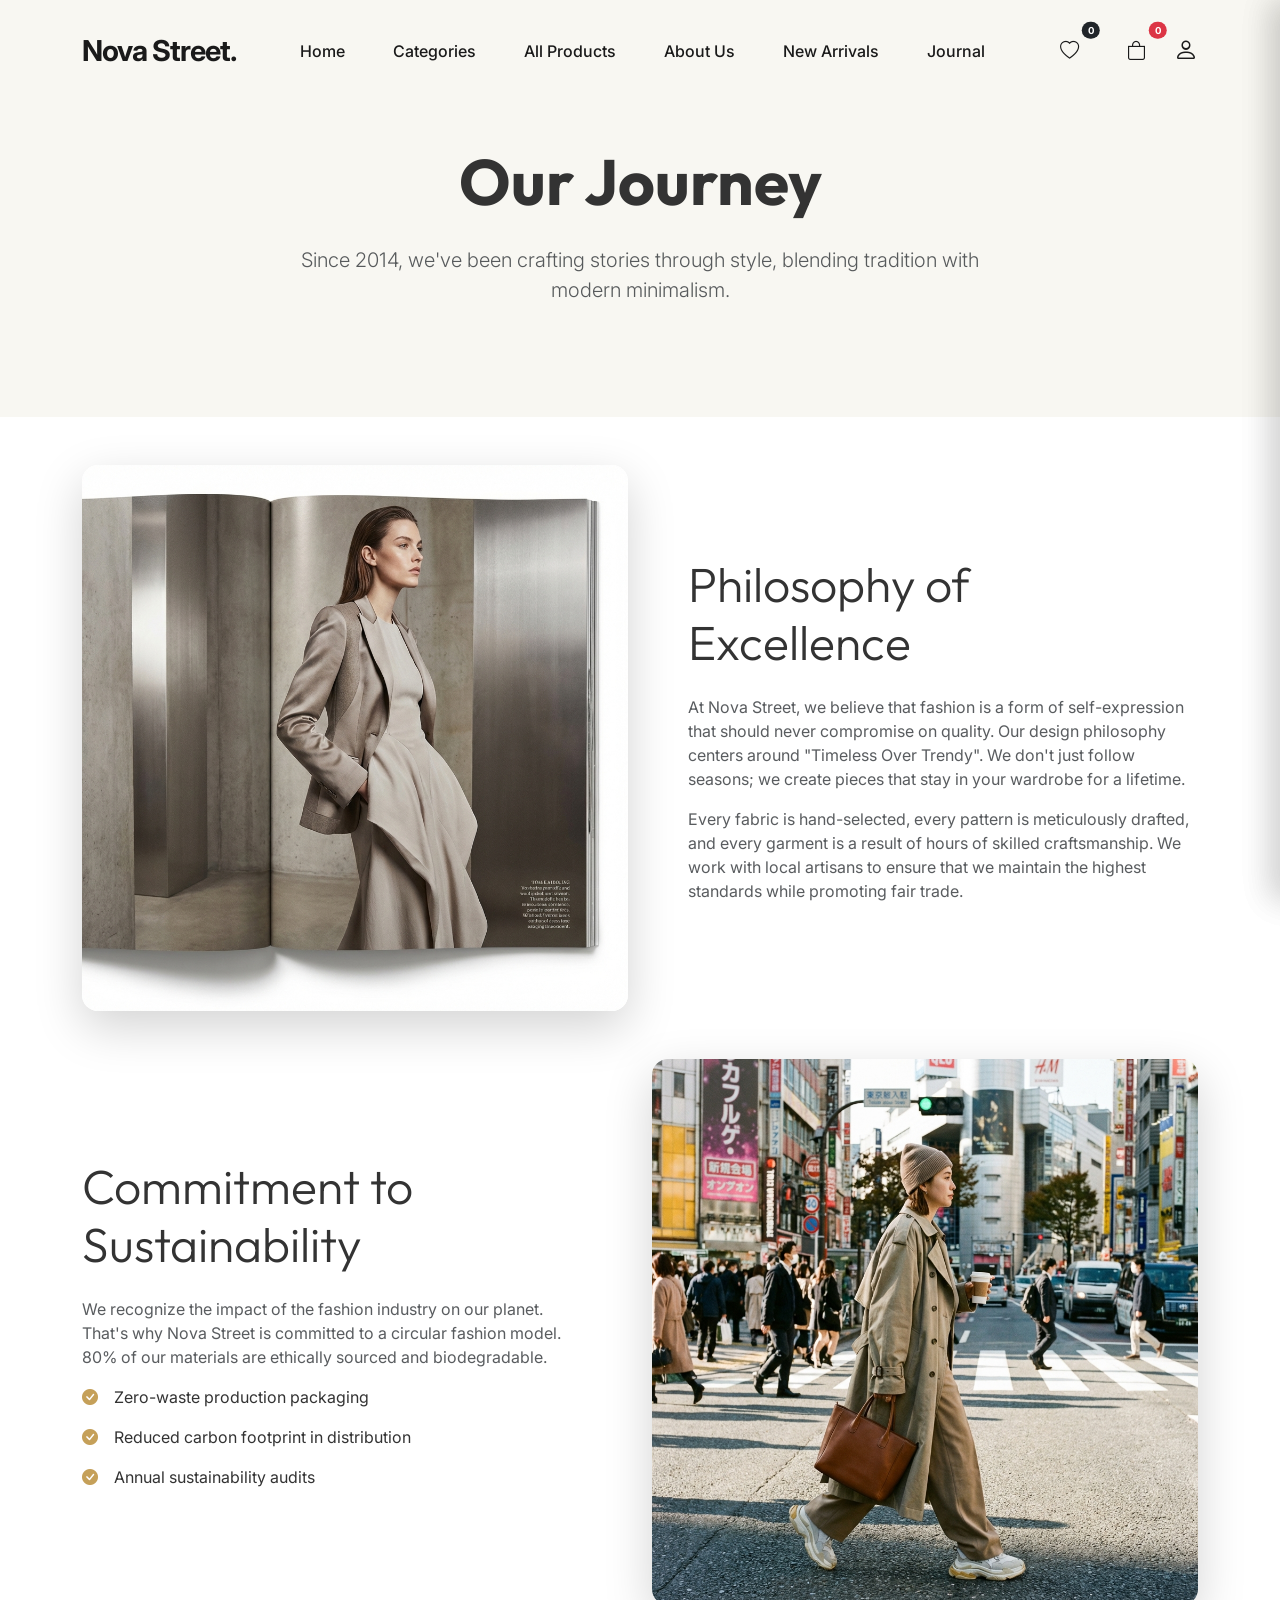
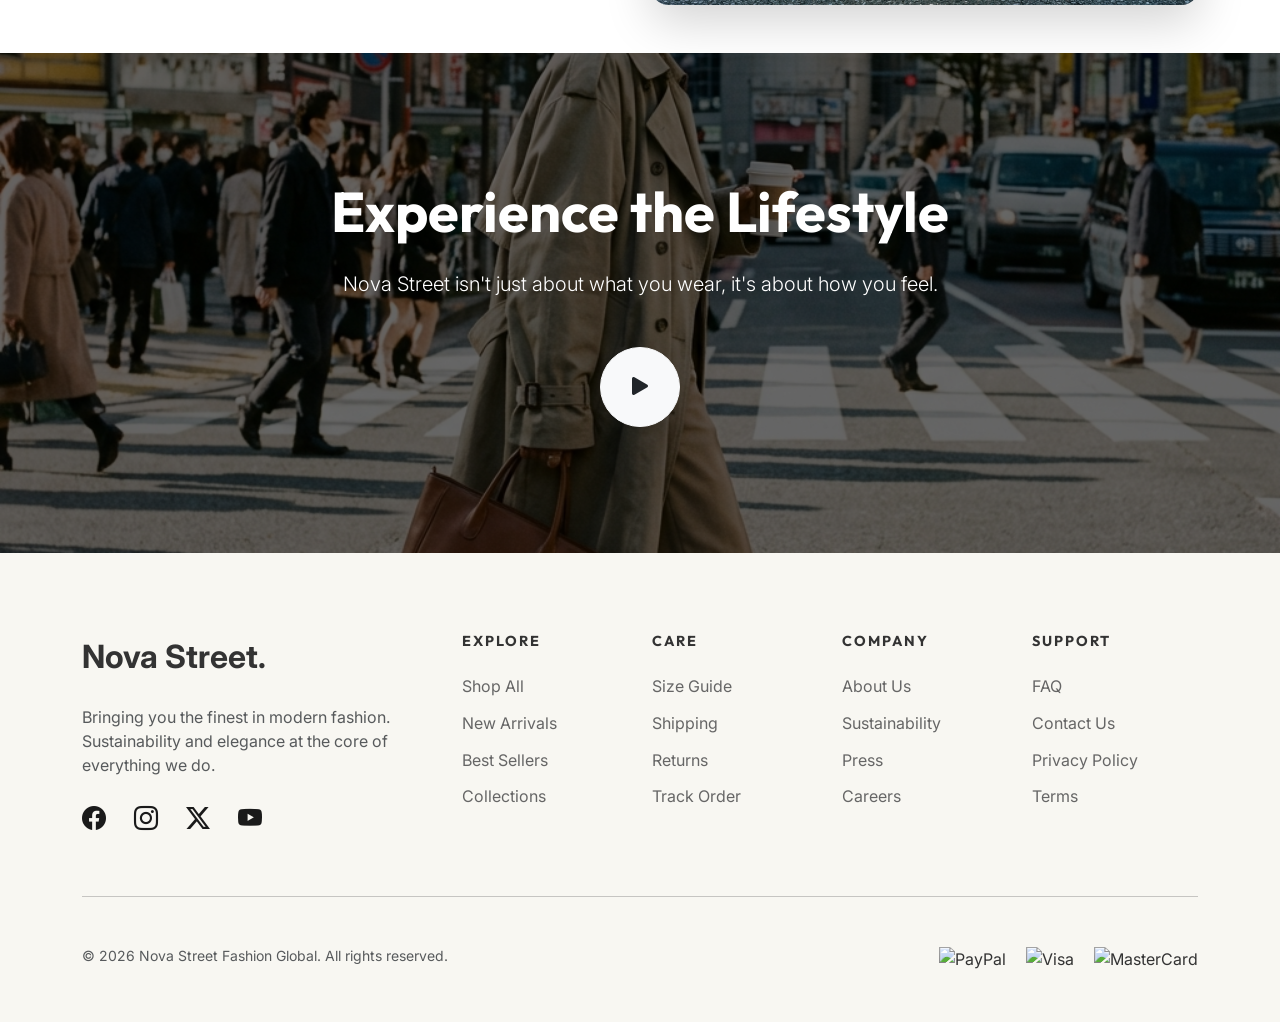
==== about.html @ b823ac26 "Add files via upload" ====
<!DOCTYPE html>
<html lang="en">

<head>
    <meta charset="UTF-8">
    <meta name="viewport" content="width=device-width, initial-scale=1.0">
    <title>About Us | Nova Street Fashion</title>
    <!-- Bootstrap 5 CSS -->
    <link href="https://cdn.jsdelivr.net/npm/bootstrap@5.3.0/dist/css/bootstrap.min.css" rel="stylesheet">
    <!-- Bootstrap Icons -->
    <link rel="stylesheet" href="https://cdn.jsdelivr.net/npm/bootstrap-icons@1.11.1/font/bootstrap-icons.css">
    <!-- Custom CSS -->
    <link rel="stylesheet" href="assets/css/style.css">
</head>

<body>

    <!-- Advanced Search Overlay -->
    <div class="search-overlay" id="searchOverlay">
        <div class="search-close" id="searchClose"><i class="bi bi-x-lg"></i></div>
        <div class="search-container">
            <div class="search-input-wrapper">
                <input type="text" placeholder="Search Nova Street Collections...">
            </div>
            <div class="search-filters">
                <div class="filter-group">
                    <label>Category</label>
                    <select>
                        <option>All Categories</option>
                        <option>Women's Collection</option>
                        <option>Men's Collection</option>
                        <option>Kids World</option>
                        <option>Accessories</option>
                    </select>
                </div>
                <div class="filter-group">
                    <label>Price Range</label>
                    <select>
                        <option>All Prices</option>
                        <option>$0 - $50</option>
                        <option>$50 - $150</option>
                        <option>$150 - $500</option>
                        <option>$500+</option>
                    </select>
                </div>
                <div class="filter-group">
                    <label>Sort By</label>
                    <select>
                        <option>Newest First</option>
                        <option>Price: Low to High</option>
                        <option>Price: High to Low</option>
                        <option>Most Popular</option>
                    </select>
                </div>
            </div>
            <div class="search-results-preview">
                <h6>Quick Suggestions</h6>
                <div class="d-flex flex-wrap gap-2">
                    <a href="#" class="btn btn-outline-light btn-sm rounded-pill px-3">Summer Dresses</a>
                    <a href="#" class="btn btn-outline-light btn-sm rounded-pill px-3">Mens Suits</a>
                    <a href="#" class="btn btn-outline-light btn-sm rounded-pill px-3">Kids Jackets</a>
                    <a href="#" class="btn btn-outline-light btn-sm rounded-pill px-3">Luxury Watches</a>
                </div>
            </div>
        </div>
    </div>

    <!-- Cart Drawer -->
    <div class="cart-drawer" id="cartDrawer">
        <div class="drawer-header">
            <h5 class="mb-0">Shopping Bag</h5>
            <button class="btn p-0" id="cartClose"><i class="bi bi-x-lg"></i></button>
        </div>
        <div class="drawer-items-container cart-items-container">
            <!-- Items injected via JS -->
        </div>
        <div class="drawer-footer">
            <div class="cart-total">
                <span>Total:</span>
                <span id="cartTotalAmount">$0.00</span>
            </div>
            <button class="btn btn-premium w-100 py-3">Checkout Now</button>
        </div>
    </div>

    <!-- Wishlist Drawer -->
    <div class="wishlist-drawer" id="wishlistDrawer">
        <div class="drawer-header">
            <h5 class="mb-0">My Wishlist</h5>
            <button class="btn p-0" id="wishlistClose"><i class="bi bi-x-lg"></i></button>
        </div>
        <div class="drawer-items-container wishlist-items-container">
            <!-- Wishlist items injected via JS -->
        </div>
        <div class="drawer-footer">
            <button class="btn btn-premium w-100 py-3">Add All to Bag</button>
        </div>
    </div>
    <div class="drawer-overlay" id="drawerOverlay"></div>

    <!-- Header / Navbar -->
    <nav class="navbar navbar-expand-lg fixed-top scrolled" id="mainNav">
        <div class="container">
            <a class="navbar-brand" href="index.html">Nova Street.</a>
            <button class="navbar-toggler" type="button" data-bs-toggle="collapse" data-bs-target="#navbarNav">
                <span class="navbar-toggler-icon"></span>
            </button>
            <div class="collapse navbar-collapse justify-content-center" id="navbarNav">
                <ul class="navbar-nav">
                    <li class="nav-item"><a class="nav-link" href="index.html">Home</a></li>
                    <li class="nav-item"><a class="nav-link" href="categories.html">Categories</a></li>
                    <li class="nav-item"><a class="nav-link" href="products.html">All Products</a></li>
                    <li class="nav-item"><a class="nav-link active" href="about.html">About Us</a></li>
                    <li class="nav-item"><a class="nav-link" href="index.html#shop">New Arrivals</a></li>
                    <li class="nav-item"><a class="nav-link" href="#">Journal</a></li>
                </ul>
            </div>
            <div class="nav-icons d-flex align-items-center">
                <button class="btn position-relative me-2">
                    <i class="bi bi-heart"></i>
                    <span class="position-absolute top-0 start-100 translate-middle badge rounded-pill bg-dark"
                        style="font-size: 0.6rem;">0</span>
                </button>
                <button class="btn position-relative me-2">
                    <i class="bi bi-bag"></i>
                    <span class="position-absolute top-0 start-100 translate-middle badge rounded-pill bg-danger"
                        style="font-size: 0.6rem;">0</span>
                </button>
                <a href="login.html" class="btn d-none d-md-inline-block p-0 ms-2"><i class="bi bi-person fs-4"></i></a>
            </div>
        </div>
    </nav>

    <!-- Page Header -->
    <section class="py-5 mt-5">
        <div class="container py-5 text-center">
            <h1 class="display-3 fw-bold mb-4" data-aos="fade-up">Our Journey</h1>
            <p class="lead text-muted mx-auto" style="max-width: 700px;" data-aos="fade-up" data-aos-delay="100">Since
                2014, we've been crafting stories through style, blending tradition with modern minimalism.</p>
        </div>
    </section>

    <!-- Detailed About Section -->
    <section class="py-5 bg-white">
        <div class="container">
            <div class="row align-items-center mb-5">
                <div class="col-lg-6 mb-4 mb-lg-0" data-aos="fade-right">
                    <img src="assets/img/hero.png" class="img-fluid rounded-4 shadow-lg" alt="Our Craft">
                </div>
                <div class="col-lg-6 ps-lg-5" data-aos="fade-left">
                    <h2 class="display-5 mb-4">Philosophy of Excellence</h2>
                    <p class="text-muted">At Nova Street, we believe that fashion is a form of self-expression that should
                        never compromise on quality. Our design philosophy centers around "Timeless Over Trendy". We
                        don't just follow seasons; we create pieces that stay in your wardrobe for a lifetime.</p>
                    <p class="text-muted">Every fabric is hand-selected, every pattern is meticulously drafted, and
                        every garment is a result of hours of skilled craftsmanship. We work with local artisans to
                        ensure that we maintain the highest standards while promoting fair trade.</p>
                </div>
            </div>

            <div class="row align-items-center flex-row-reverse">
                <div class="col-lg-6 mb-4 mb-lg-0" data-aos="fade-left">
                    <img src="assets/img/blog.png" class="img-fluid rounded-4 shadow-lg" alt="Sustainability">
                </div>
                <div class="col-lg-6 pe-lg-5" data-aos="fade-right">
                    <h2 class="display-5 mb-4">Commitment to Sustainability</h2>
                    <p class="text-muted">We recognize the impact of the fashion industry on our planet. That's why Nova Street
                        is committed to a circular fashion model. 80% of our materials are ethically sourced and
                        biodegradable.</p>
                    <ul class="list-unstyled">
                        <li class="mb-3 d-flex align-items-center">
                            <i class="bi bi-check-circle-fill text-accent-color me-3"></i>
                            <span>Zero-waste production packaging</span>
                        </li>
                        <li class="mb-3 d-flex align-items-center">
                            <i class="bi bi-check-circle-fill text-accent-color me-3"></i>
                            <span>Reduced carbon footprint in distribution</span>
                        </li>
                        <li class="mb-3 d-flex align-items-center">
                            <i class="bi bi-check-circle-fill text-accent-color me-3"></i>
                            <span>Annual sustainability audits</span>
                        </li>
                    </ul>
                </div>
            </div>
        </div>
    </section>

    <!-- Video Placeholder / Lifestyle -->
    <section class="py-5 position-relative overflow-hidden" style="height: 500px;">
        <img src="assets/img/blog.png" class="w-100 h-100 object-fit-cover position-absolute top-0 start-0 z-n1"
            style="filter: brightness(0.4);">
        <div class="container h-100 d-flex flex-column justify-content-center text-center text-white">
            <h2 class="display-4 fw-bold mb-4" data-aos="zoom-in">Experience the Lifestyle</h2>
            <p class="lead mb-5" data-aos="zoom-in" data-aos-delay="200">Nova Street isn't just about what you wear, it's about
                how you feel.</p>
            <div data-aos="zoom-in" data-aos-delay="400">
                <button class="btn btn-light rounded-circle shadow-lg" style="width: 80px; height: 80px;">
                    <i class="bi bi-play-fill h2 text-dark pt-1"></i>
                </button>
            </div>
        </div>
    </section>

    <!-- Footer -->
    <footer>
        <div class="container">
            <div class="row">
                <div class="col-lg-4 mb-5 mb-lg-0">
                    <div class="footer-logo">Nova Street.</div>
                    <p class="text-muted mb-4 pe-lg-5">Bringing you the finest in modern fashion. Sustainability and
                        elegance at the core of everything we do.</p>
                    <div class="social-links">
                        <a href="#"><i class="bi bi-facebook"></i></a>
                        <a href="#"><i class="bi bi-instagram"></i></a>
                        <a href="#"><i class="bi bi-twitter-x"></i></a>
                        <a href="#"><i class="bi bi-youtube"></i></a>
                    </div>
                </div>
                <div class="col-6 col-lg-2 mb-4 footer-links">
                    <h6>Explore</h6>
                    <ul>
                        <li><a href="categories.html">Shop All</a></li>
                        <li><a href="index.html#shop">New Arrivals</a></li>
                        <li><a href="#">Best Sellers</a></li>
                        <li><a href="categories.html">Collections</a></li>
                    </ul>
                </div>
                <div class="col-6 col-lg-2 mb-4 footer-links">
                    <h6>Care</h6>
                    <ul>
                        <li><a href="#">Size Guide</a></li>
                        <li><a href="#">Shipping</a></li>
                        <li><a href="#">Returns</a></li>
                        <li><a href="#">Track Order</a></li>
                    </ul>
                </div>
                <div class="col-6 col-lg-2 mb-4 footer-links">
                    <h6>Company</h6>
                    <ul>
                        <li><a href="about.html">About Us</a></li>
                        <li><a href="#">Sustainability</a></li>
                        <li><a href="#">Press</a></li>
                        <li><a href="#">Careers</a></li>
                    </ul>
                </div>
                <div class="col-6 col-lg-2 mb-4 footer-links">
                    <h6>Support</h6>
                    <ul>
                        <li><a href="#">FAQ</a></li>
                        <li><a href="index.html#contact">Contact Us</a></li>
                        <li><a href="#">Privacy Policy</a></li>
                        <li><a href="#">Terms</a></li>
                    </ul>
                </div>
            </div>
            <hr class="my-5 opacity-10">
            <div class="row">
                <div class="col-md-6 text-center text-md-start">
                    <p class="small text-muted">&copy; 2026 Nova Street Fashion Global. All rights reserved.</p>
                </div>
                <div class="col-md-6 text-center text-md-end">
                    <img src="https://upload.wikimedia.org/wikipedia/commons/b/b5/PayPal.svg" height="20" class="me-3"
                        alt="PayPal">
                    <img src="https://upload.wikimedia.org/wikipedia/commons/5/5e/Visa_Inc._logo.svg" height="15"
                        class="me-3" alt="Visa">
                    <img src="https://upload.wikimedia.org/wikipedia/commons/2/2a/Mastercard-logo.svg" height="20"
                        alt="MasterCard">
                </div>
            </div>
        </div>
    </footer>

    <!-- Bootstrap 5 JS -->
    <script src="https://cdn.jsdelivr.net/npm/bootstrap@5.3.0/dist/js/bootstrap.bundle.min.js"></script>
    <!-- AOS Animation Library -->
    <script src="https://unpkg.com/aos@2.3.1/dist/aos.js"></script>
    <link href="https://unpkg.com/aos@2.3.1/dist/aos.css" rel="stylesheet">
    <!-- Custom JS -->
    <script src="assets/js/script.js"></script>
</body>

</html>
---- assets/css/style.css ----
@import url("https://fonts.googleapis.com/css2?family=Inter:wght@300;400;500;600&family=Outfit:wght@300;400;500;600;700&display=swap");

:root {
  --primary-color: #1a1a1a;
  --accent-color: #c5a059;
  --bg-color: #f8f7f2;
  --text-color: #333333;
  --white: #ffffff;
  --transition: all 0.3s cubic-bezier(0.4, 0, 0.2, 1);
}

body {
  font-family: "Inter", sans-serif;
  background-color: var(--bg-color);
  color: var(--text-color);
  overflow-x: hidden;
}

h1,
h2,
h3,
h4,
h5,
h6 {
  font-family: "Outfit", sans-serif;
  font-weight: 700;
}

/* Navbar */
.navbar {
  padding: 1.5rem 0;
  transition: var(--transition);
  background: transparent;
}

.navbar.scrolled {
  background: rgba(255, 255, 255, 0.95);
  backdrop-filter: blur(10px);
  padding: 1rem 0;
  box-shadow: 0 4px 30px rgba(0, 0, 0, 0.05);
}

.navbar-brand {
  font-size: 1.8rem;
  font-weight: 700;
  letter-spacing: -1px;
  color: var(--primary-color) !important;
}

.nav-link {
  color: var(--primary-color) !important;
  font-weight: 500;
  margin: 0 1rem;
  position: relative;
}

.nav-link::after {
  content: "";
  position: absolute;
  bottom: -5px;
  left: 0;
  width: 0;
  height: 2px;
  background: var(--accent-color);
  transition: var(--transition);
}

.nav-link:hover::after {
  width: 100%;
}

.nav-icons .btn {
  border: none;
  background: none;
  font-size: 1.2rem;
  color: var(--primary-color);
  margin-left: 1rem;
  transition: var(--transition);
}

.nav-icons .btn:hover {
  color: var(--accent-color);
  transform: translateY(-2px);
}

/* Hero Section */
.hero-section {
  padding: 120px 0 80px;
  min-height: 80vh;
  display: flex;
  align-items: center;
}

.hero-content h1 {
  font-size: 4.5rem;
  line-height: 1.1;
  margin-bottom: 2rem;
}

.hero-content h1 span {
  color: var(--accent-color);
}

.hero-content p {
  font-size: 1.1rem;
  color: #666;
  max-width: 500px;
  margin-bottom: 2.5rem;
}

.btn-premium {
  background: var(--primary-color);
  color: var(--white);
  padding: 1rem 2.5rem;
  border-radius: 50px;
  font-weight: 600;
  text-transform: uppercase;
  letter-spacing: 1px;
  transition: var(--transition);
  border: 2px solid var(--primary-color);
}

.btn-premium:hover {
  background: transparent;
  color: var(--primary-color);
  transform: translateY(-5px);
}

.hero-images-grid {
  display: grid;
  grid-template-columns: repeat(2, 1fr);
  gap: 20px;
  position: relative;
}

.hero-img-item {
  border-radius: 20px;
  overflow: hidden;
  box-shadow: 0 20px 40px rgba(0, 0, 0, 0.1);
}

.hero-img-item img {
  width: 100%;
  height: 100%;
  object-fit: cover;
}

.item-large {
  grid-row: span 2;
  height: 500px;
}

.item-small {
  height: 240px;
}

/* Tabs & Categories */
.section-title {
  margin-bottom: 3rem;
}

.category-tabs .nav-link {
  border: none !important;
  background: transparent !important;
  color: #999 !important;
  font-size: 1.1rem;
  padding: 0.5rem 1.5rem;
  margin: 0;
}

.category-tabs .nav-link.active {
  color: var(--primary-color) !important;
  font-weight: 700;
}

.product-card {
  border: none;
  background: transparent;
  margin-bottom: 30px;
  transition: var(--transition);
}

.product-img-wrapper {
  position: relative;
  border-radius: 20px;
  overflow: hidden;
  height: 400px;
  margin-bottom: 1.5rem;
}

.product-img-wrapper img {
  width: 100%;
  height: 100%;
  object-fit: cover;
  transition: var(--transition);
}

.product-card:hover .product-img-wrapper img {
  transform: scale(1.1);
}

.product-info h5 {
  font-size: 1.2rem;
  margin-bottom: 0.5rem;
}

.product-info p {
  color: #888;
  font-size: 0.9rem;
}

/* Featured Story */
.featured-story {
  background: #fff;
  border-radius: 30px;
  padding: 40px;
  margin-top: 100px;
}

.story-img {
  border-radius: 20px;
  height: 500px;
  object-fit: cover;
}

/* Newsletter */
.newsletter-section {
  background: var(--primary-color);
  color: var(--white);
  padding: 100px 0;
  border-radius: 50px;
  margin: 100px 20px;
  text-align: center;
}

.newsletter-form {
  max-width: 600px;
  margin: 0 auto;
  position: relative;
}

.newsletter-form input {
  width: 100%;
  padding: 1.2rem 2rem;
  border-radius: 50px;
  border: none;
  background: rgba(255, 255, 255, 0.1);
  color: #fff;
  backdrop-filter: blur(10px);
}

.newsletter-form .btn {
  position: absolute;
  right: 5px;
  top: 5px;
  bottom: 5px;
  border-radius: 50px;
  padding: 0 2rem;
}

/* Footer */
footer {
  padding: 80px 0 40px;
  background: var(--bg-color);
}

.footer-logo {
  font-size: 2rem;
  font-weight: 700;
  margin-bottom: 1.5rem;
}

.social-links a {
  font-size: 1.5rem;
  color: var(--primary-color);
  margin-right: 1.5rem;
  transition: var(--transition);
}

.social-links a:hover {
  color: var(--accent-color);
  transform: translateY(-3px);
}

.footer-links h6 {
  text-transform: uppercase;
  letter-spacing: 2px;
  font-size: 0.9rem;
  margin-bottom: 1.5rem;
}

.footer-links ul {
  list-style: none;
  padding: 0;
}

.footer-links ul li {
  margin-bottom: 0.8rem;
}

.footer-links ul li a {
  color: #666;
  text-decoration: none;
  transition: var(--transition);
}

.footer-links ul li a:hover {
  color: var(--accent-color);
  padding-left: 5px;
}

.bg-accent-light {
    background-color: rgba(197, 160, 89, 0.1);
}

.text-accent-color {
    color: var(--accent-color);
}

.about-img-container img {
    height: 600px;
    object-fit: cover;
}

.bg-gradient-dark {
    background: linear-gradient(to top, rgba(0,0,0,0.8), transparent);
}

.category-card img {
    transition: transform 0.8s ease;
}

.category-card:hover img {
    transform: scale(1.1);
}

.contact-info-card {
    transition: var(--transition);
}

.contact-info-card:hover {
    transform: translateX(10px);
}

.form-floating > .form-control:focus {
    box-shadow: none;
    border: 1px solid var(--accent-color) !important;
}

/* Auth Pages (Login/Signup) */
.auth-wrapper {
    min-height: 100vh;
    display: flex;
}

.auth-image-side {
    flex: 1;
    position: relative;
    background-size: cover;
    background-position: center;
    display: none;
}

@media (min-width: 992px) {
    .auth-image-side {
        display: block;
    }
}

.auth-image-overlay {
    position: absolute;
    top: 0;
    left: 0;
    width: 100%;
    height: 100%;
    background: linear-gradient(rgba(0,0,0,0.2), rgba(0,0,0,0.6));
    padding: 4rem;
    display: flex;
    flex-direction: column;
    justify-content: flex-start;
    color: #fff;
}

.auth-form-side {
    flex: 1;
    background: #1a1a1a;
    color: #fff;
    padding: 4rem;
    display: flex;
    flex-direction: column;
    justify-content: center;
    position: relative;
}

.auth-close-btn {
    position: absolute;
    top: 2rem;
    right: 2rem;
    color: #fff;
    font-size: 1.5rem;
    text-decoration: none;
    transition: var(--transition);
}

.auth-close-btn:hover {
    transform: rotate(90deg);
}

.auth-title {
    font-size: 2.5rem;
    margin-bottom: 0.5rem;
    font-weight: 800;
    color: #fff;
}

.auth-subtitle {
    color: rgba(255,255,255,0.9);
    margin-bottom: 2.5rem;
    font-weight: 500;
}

.forgot-password {
    display: block;
    text-align: right;
    margin-top: -1.5rem;
    margin-bottom: 2rem;
    font-size: 0.85rem;
    color: rgba(255,255,255,0.8);
    text-decoration: none;
    font-weight: 600;
}

.auth-form .form-label {
    color: #fff;
    font-size: 0.85rem;
    text-transform: uppercase;
    letter-spacing: 1.5px;
    font-weight: 700;
}

.auth-form .form-control, .auth-form .form-select {
    background: transparent;
    border: none;
    border-bottom: 1px dashed rgba(255,255,255,0.4);
    border-radius: 0;
    color: #fff;
    padding-left: 0;
    margin-bottom: 2rem;
    font-weight: 600;
}

.auth-form .form-control:focus, .auth-form .form-select:focus {
    background: transparent;
    border-color: var(--accent-color);
    box-shadow: none;
    color: #fff;
}

.auth-form .form-control::placeholder {
    color: rgba(255,255,255,0.6);
    font-weight: 400;
}

.social-auth {
    display: flex;
    gap: 1rem;
    justify-content: center;
    margin-top: 2rem;
}

.social-btn {
    width: 45px;
    height: 45px;
    border: 1px solid rgba(255,255,255,0.2);
    border-radius: 50%;
    display: flex;
    align-items: center;
    justify-content: center;
    color: #fff;
    text-decoration: none;
    transition: var(--transition);
}

.social-btn:hover {
    background: var(--accent-color);
    border-color: var(--accent-color);
}

/* Refined Auth Styles */
.shop-title {
    font-size: 4rem;
    font-weight: 900;
    text-transform: uppercase;
    letter-spacing: -2px;
    margin-bottom: 2rem;
}

.auth-nav {
    list-style: none;
    padding: 0;
}

.auth-nav li {
    margin-bottom: 1.5rem;
    position: relative;
    padding-left: 0;
    transition: var(--transition);
}

.auth-nav li a {
    color: rgba(255,255,255,0.7);
    text-decoration: none;
    font-size: 1.1rem;
    transition: var(--transition);
}

.auth-nav li.active a, .auth-nav li:hover a {
    color: #fff;
}

.auth-nav li.active::before {
    content: '';
    position: absolute;
    left: -30px;
    top: 50%;
    width: 20px;
    height: 2px;
    background: #fff;
    transform: translateY(-50%);
}

.password-toggle {
    cursor: pointer;
    position: absolute;
    right: 0;
    top: 0;
    color: rgba(255,255,255,0.5);
    transition: var(--transition);
}

.password-toggle:hover {
    color: #fff;
}

.auth-form .input-group-text {
    background: transparent;
    border: none;
    border-bottom: 1px dashed rgba(255,255,255,0.3);
    border-radius: 0;
    color: rgba(255,255,255,0.5);
    padding-left: 0;
}

.forgot-password {
    display: block;
    text-align: right;
    margin-top: -1.5rem;
    margin-bottom: 2rem;
    font-size: 0.85rem;
    color: rgba(255,255,255,0.5);
    text-decoration: none;
}

.forgot-password:hover {
    color: #fff;
}

.btn-auth {
    background: #fff;
    color: #1a1a1a;
    border: none;
    padding: 1rem 2.5rem;
    border-radius: 50px;
    font-weight: 700;
    display: flex;
    justify-content: space-between;
    align-items: center;
    min-width: 280px;
    margin: 2rem auto;
    transition: var(--transition);
}

.btn-auth:hover {
    background: var(--accent-color);
    color: #fff;
    transform: translateY(-3px);
}

/* Advanced Search Overlay */
.search-overlay {
    position: fixed;
    top: 0;
    left: 0;
    width: 100%;
    height: 100%;
    background: rgba(26, 26, 26, 0.98);
    backdrop-filter: blur(15px);
    z-index: 9999;
    display: none;
    opacity: 0;
    transition: var(--transition);
    padding: 2rem;
}

.search-overlay.active {
    display: block;
    opacity: 1;
}

.search-container {
    max-width: 800px;
    margin: 5rem auto;
}

.search-input-wrapper {
    position: relative;
    margin-bottom: 3rem;
}

.search-input-wrapper input {
    width: 100%;
    background: transparent;
    border: none;
    border-bottom: 2px solid rgba(255,255,255,0.2);
    color: #fff;
    font-size: 2.5rem;
    padding: 1rem 0;
    font-family: 'Outfit', sans-serif;
    font-weight: 600;
}

.search-input-wrapper input:focus {
    outline: none;
    border-color: var(--accent-color);
}

.search-filters {
    display: grid;
    grid-template-columns: repeat(auto-fit, minmax(150px, 1fr));
    gap: 2rem;
    color: #fff;
}

.filter-group label {
    display: block;
    font-size: 0.8rem;
    text-transform: uppercase;
    letter-spacing: 2px;
    color: var(--accent-color);
    margin-bottom: 1rem;
    font-weight: 700;
}

.filter-group select, .filter-group input {
    width: 100%;
    background: rgba(255,255,255,0.05);
    border: 1px solid rgba(255,255,255,0.1);
    color: #fff;
    padding: 0.8rem 1rem;
    border-radius: 10px;
    transition: var(--transition);
}

.filter-group select:focus {
    background: rgba(255,255,255,0.1);
    outline: none;
    border-color: var(--accent-color);
}

.search-close {
    position: absolute;
    top: 3rem;
    right: 3rem;
    color: #fff;
    font-size: 2rem;
    cursor: pointer;
    transition: var(--transition);
}

.search-close:hover {
    transform: rotate(90deg);
    color: var(--accent-color);
}

.search-results-preview {
    margin-top: 4rem;
    color: #fff;
}

/* Product Actions */
.product-actions {
    position: absolute;
    bottom: 20px;
    left: 50%;
    transform: translate(-50%, 20px);
    display: flex;
    gap: 10px;
    opacity: 0;
    transition: var(--transition);
}

.product-card:hover .product-actions {
    opacity: 1;
    transform: translate(-50%, 0);
}

.category-card {
    height: 350px;
    border-radius: 20px;
    overflow: hidden;
    position: relative;
    cursor: pointer;
}

.action-btn {
    width: 45px;
    height: 45px;
    border-radius: 50%;
    background: #fff;
    color: #1a1a1a;
    display: flex;
    align-items: center;
    justify-content: center;
    text-decoration: none;
    box-shadow: 0 5px 15px rgba(0,0,0,0.1);
    transition: var(--transition);
    border: none;
}

.action-btn:hover {
    background: var(--accent-color);
    color: #fff;
    transform: translateY(-3px);
}

.action-btn.fav-btn.active {
    color: #ff4757;
}

.wishlist-count {
    margin-left: 1rem;
}

@media (max-width: 991px) {
    .product-actions {
        opacity: 1;
        transform: translate(-50%, 0);
        bottom: 10px;
    }
    .action-btn {
        width: 35px;
        height: 35px;
        font-size: 0.9rem;
    }
}

/* Drawers (Cart & Wishlist) */
.cart-drawer, .wishlist-drawer {
    position: fixed;
    top: 0;
    right: -400px;
    width: 400px;
    height: 100%;
    background: #fff;
    z-index: 10000;
    box-shadow: -10px 0 30px rgba(0,0,0,0.1);
    transition: var(--transition);
    display: flex;
    flex-direction: column;
}

.cart-drawer.active, .wishlist-drawer.active {
    right: 0;
}

.drawer-header {
    padding: 2rem;
    border-bottom: 1px solid #eee;
    display: flex;
    justify-content: space-between;
    align-items: center;
}

.drawer-items-container {
    flex: 1;
    overflow-y: auto;
    padding: 2rem;
}

.drawer-item {
    display: flex;
    gap: 1rem;
    margin-bottom: 1.5rem;
    padding-bottom: 1.5rem;
    border-bottom: 1px solid #f9f9f9;
}

.drawer-item-img {
    width: 80px;
    height: 100px;
    object-fit: cover;
    border-radius: 10px;
}

.drawer-footer {
    padding: 2rem;
    background: #f9f9f9;
}

.cart-total {
    display: flex;
    justify-content: space-between;
    font-weight: 700;
    font-size: 1.2rem;
    margin-bottom: 1rem;
}

.drawer-overlay {
    position: fixed;
    top: 0;
    left: 0;
    width: 100%;
    height: 100%;
    background: rgba(0,0,0,0.6);
    backdrop-filter: blur(5px);
    z-index: 9990;
    display: none;
    opacity: 0;
    transition: var (--transition);
}

.drawer-overlay.active {
    display: block;
    opacity: 1;
}

/* Mobile Responsiveness Improvements */
@media (max-width: 991px) {
    .hero-content h1 {
        font-size: 3rem;
    }
    
    .navbar-collapse {
        background: #fff;
        padding: 1.5rem;
        border-radius: 20px;
        box-shadow: 0 10px 30px rgba(0,0,0,0.1);
        margin-top: 1.5rem;
    }

    .nav-link {
        margin: 0.5rem 0;
    }

    .hero-images-grid {
        grid-template-columns: 1fr;
        gap: 15px;
    }

    .about-img-container img {
        height: 400px;
    }
    
    .cart-drawer, .wishlist-drawer {
        width: 100%;
        right: -100%;
    }
}

@media (max-width: 576px) {
    .hero-content h1 {
        font-size: 2.5rem;
    }
    
    .btn-premium {
        width: 100%;
        margin-bottom: 1rem;
    }

    .newsletter-section {
        padding: 60px 20px;
        margin: 60px 10px;
        border-radius: 30px;
    }

    .newsletter-form .btn {
        position: static;
        width: 100%;
        margin-top: 1rem;
    }

    .newsletter-form input {
        padding: 1rem;
        background: rgba(255,255,255,0.2);
    }
    
    .product-img-wrapper {
        height: 320px;
    }
}
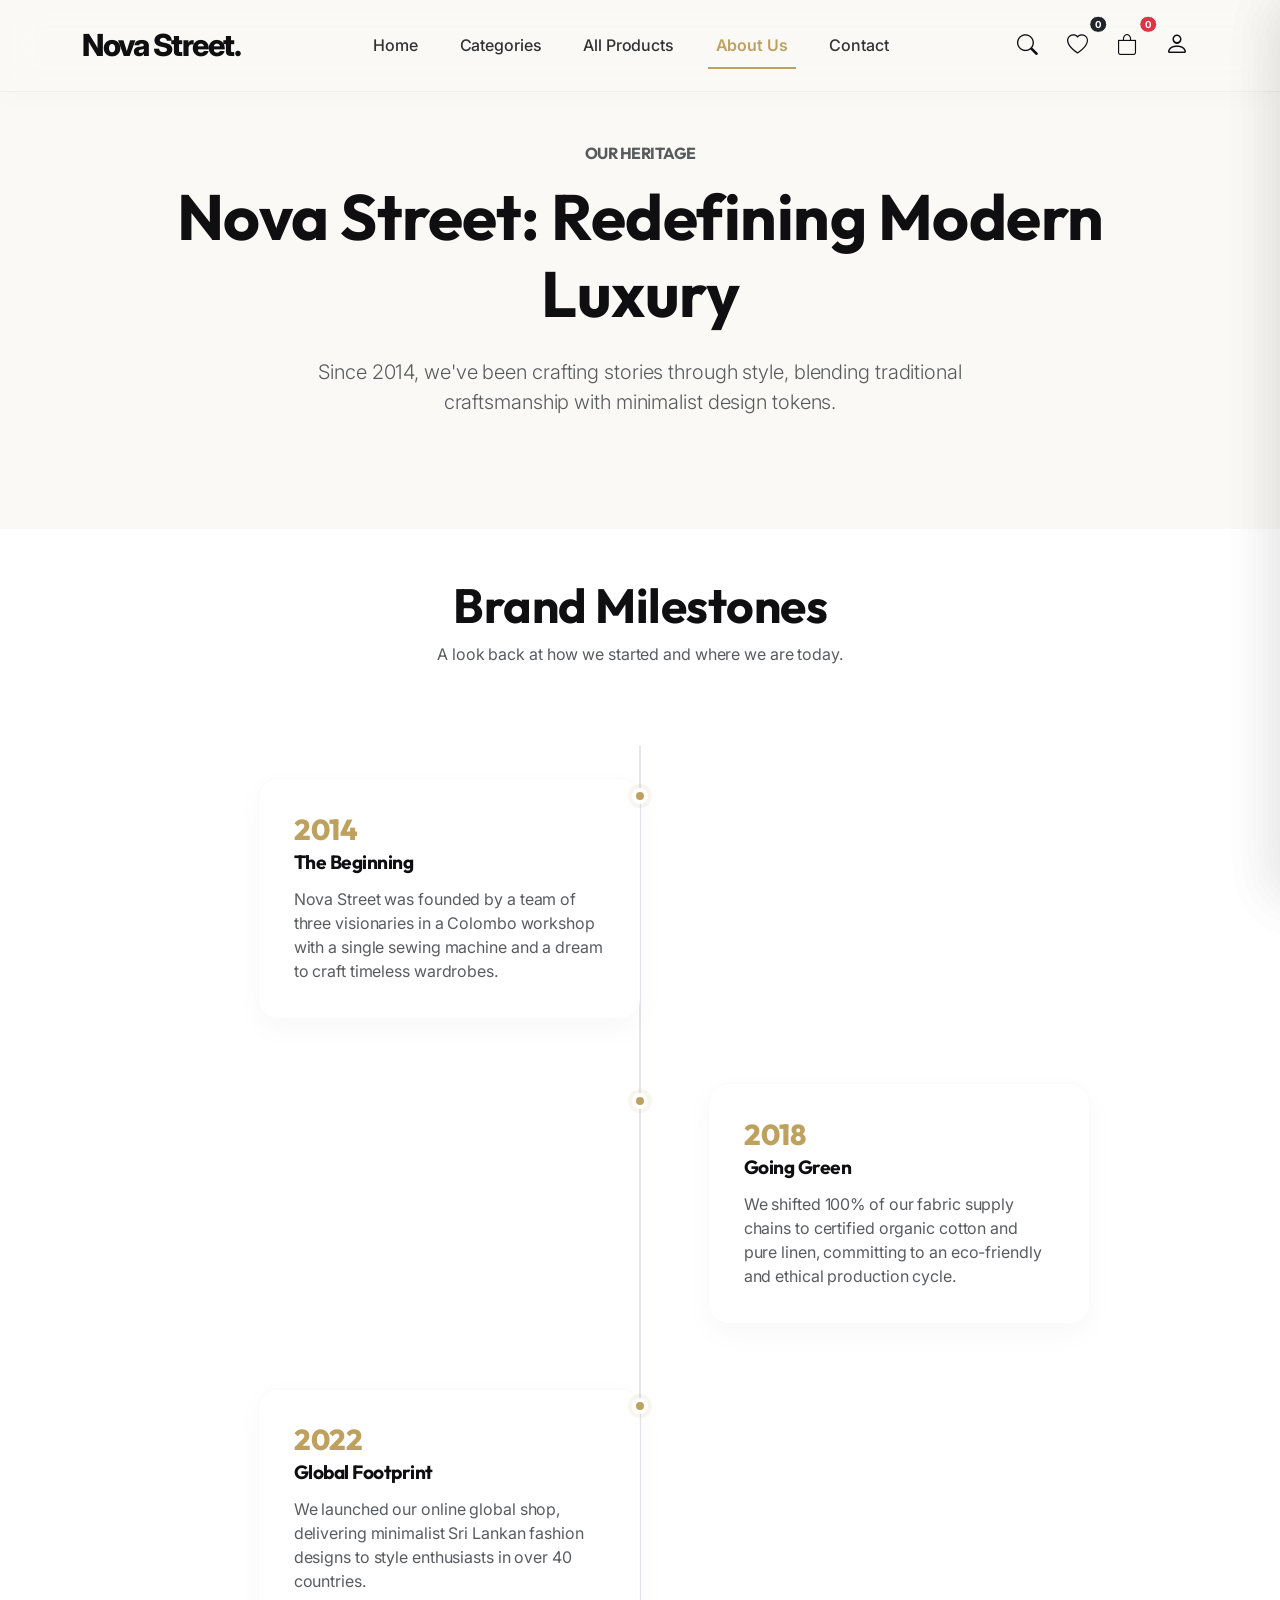
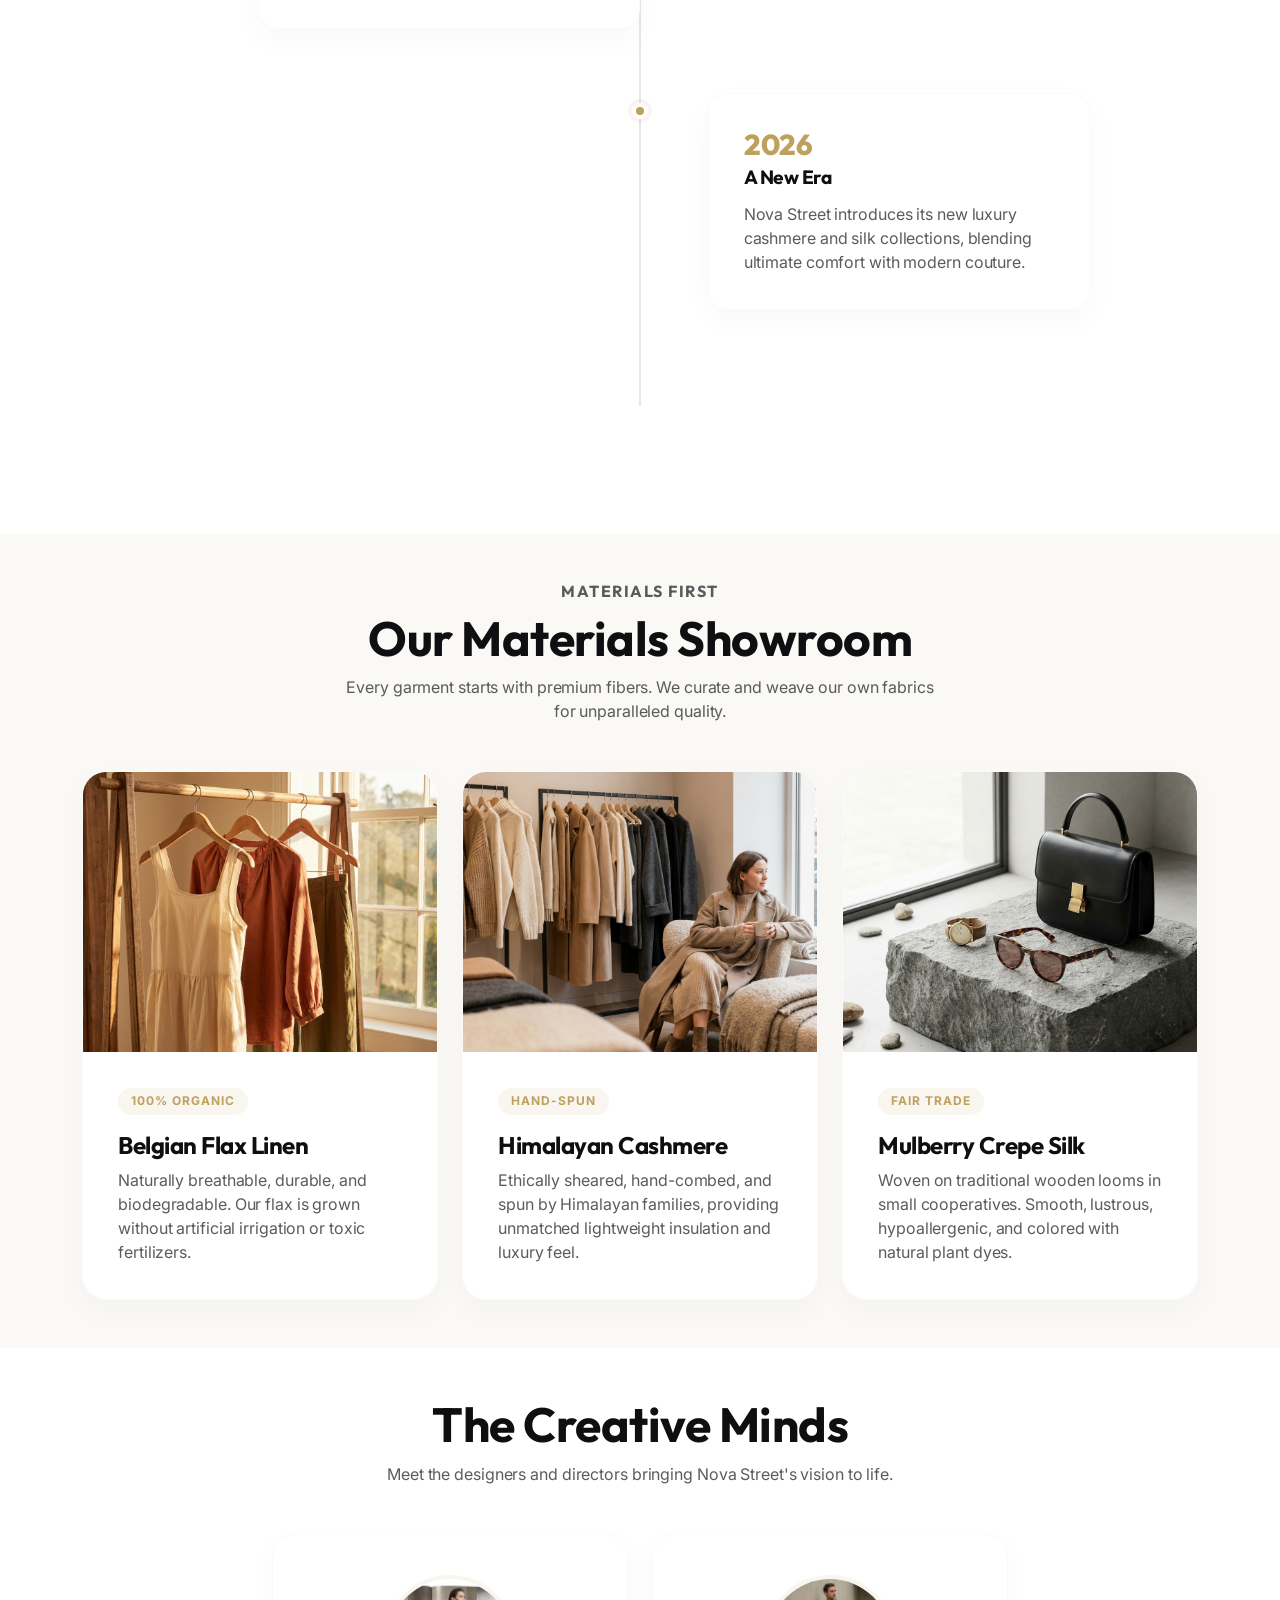
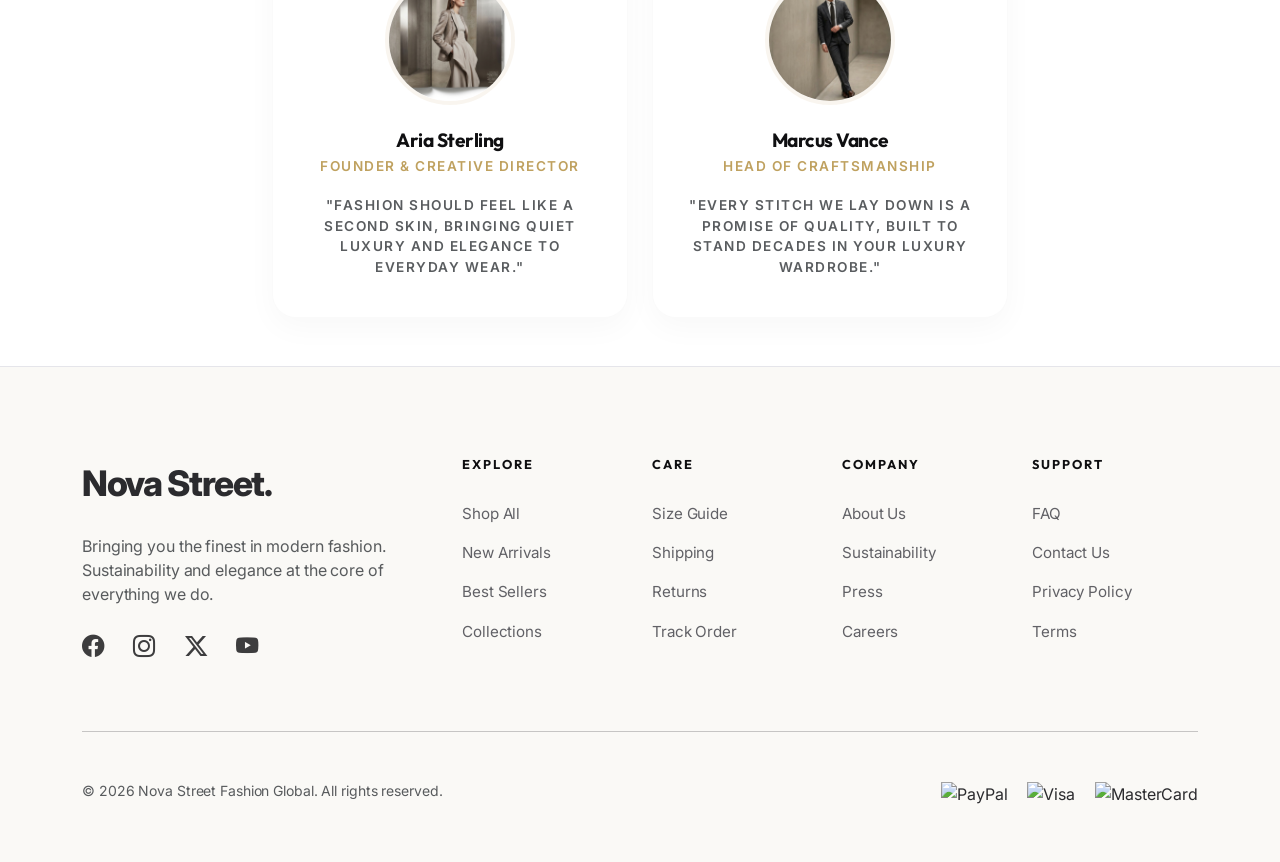
==== commit fee6792a: "first commit" ====
--- a/about.html
+++ b/about.html
@@ -20,12 +20,12 @@
         <div class="search-close" id="searchClose"><i class="bi bi-x-lg"></i></div>
         <div class="search-container">
             <div class="search-input-wrapper">
-                <input type="text" placeholder="Search Nova Street Collections...">
+                <input type="text" id="overlaySearchInput" placeholder="Search Nova Street Collections...">
             </div>
             <div class="search-filters">
                 <div class="filter-group">
-                    <label>Category</label>
-                    <select>
+                    <label for="searchCategory">Category</label>
+                    <select id="searchCategory">
                         <option>All Categories</option>
                         <option>Women's Collection</option>
                         <option>Men's Collection</option>
@@ -34,8 +34,8 @@
                     </select>
                 </div>
                 <div class="filter-group">
-                    <label>Price Range</label>
-                    <select>
+                    <label for="searchPrice">Price Range</label>
+                    <select id="searchPrice">
                         <option>All Prices</option>
                         <option>$0 - $50</option>
                         <option>$50 - $150</option>
@@ -44,8 +44,8 @@
                     </select>
                 </div>
                 <div class="filter-group">
-                    <label>Sort By</label>
-                    <select>
+                    <label for="searchSort">Sort By</label>
+                    <select id="searchSort">
                         <option>Newest First</option>
                         <option>Price: Low to High</option>
                         <option>Price: High to Low</option>
@@ -69,7 +69,7 @@
     <div class="cart-drawer" id="cartDrawer">
         <div class="drawer-header">
             <h5 class="mb-0">Shopping Bag</h5>
-            <button class="btn p-0" id="cartClose"><i class="bi bi-x-lg"></i></button>
+            <button class="btn p-0" id="cartClose" aria-label="Close cart"><i class="bi bi-x-lg"></i></button>
         </div>
         <div class="drawer-items-container cart-items-container">
             <!-- Items injected via JS -->
@@ -79,7 +79,10 @@
                 <span>Total:</span>
                 <span id="cartTotalAmount">$0.00</span>
             </div>
-            <button class="btn btn-premium w-100 py-3">Checkout Now</button>
+            <div class="d-flex gap-2">
+                <a href="cart.html" class="btn btn-premium-outline w-50 py-3 rounded-pill text-decoration-none text-center">View Bag</a>
+                <button class="btn btn-premium w-50 py-3 rounded-pill">Checkout</button>
+            </div>
         </div>
     </div>
 
@@ -87,13 +90,16 @@
     <div class="wishlist-drawer" id="wishlistDrawer">
         <div class="drawer-header">
             <h5 class="mb-0">My Wishlist</h5>
-            <button class="btn p-0" id="wishlistClose"><i class="bi bi-x-lg"></i></button>
+            <button class="btn p-0" id="wishlistClose" aria-label="Close wishlist"><i class="bi bi-x-lg"></i></button>
         </div>
         <div class="drawer-items-container wishlist-items-container">
             <!-- Wishlist items injected via JS -->
         </div>
         <div class="drawer-footer">
-            <button class="btn btn-premium w-100 py-3">Add All to Bag</button>
+            <div class="d-flex gap-2">
+                <a href="wishlist.html" class="btn btn-premium-outline w-50 py-3 rounded-pill text-decoration-none text-center">View List</a>
+                <button class="btn btn-premium w-50 py-3 rounded-pill">Add All to Bag</button>
+            </div>
         </div>
     </div>
     <div class="drawer-overlay" id="drawerOverlay"></div>
@@ -102,31 +108,33 @@
     <nav class="navbar navbar-expand-lg fixed-top scrolled" id="mainNav">
         <div class="container">
             <a class="navbar-brand" href="index.html">Nova Street.</a>
-            <button class="navbar-toggler" type="button" data-bs-toggle="collapse" data-bs-target="#navbarNav">
+            <button class="navbar-toggler" type="button" data-bs-toggle="collapse" data-bs-target="#navbarNav" aria-controls="navbarNav" aria-expanded="false" aria-label="Toggle navigation">
                 <span class="navbar-toggler-icon"></span>
             </button>
             <div class="collapse navbar-collapse justify-content-center" id="navbarNav">
                 <ul class="navbar-nav">
-                    <li class="nav-item"><a class="nav-link" href="index.html">Home</a></li>
-                    <li class="nav-item"><a class="nav-link" href="categories.html">Categories</a></li>
-                    <li class="nav-item"><a class="nav-link" href="products.html">All Products</a></li>
-                    <li class="nav-item"><a class="nav-link active" href="about.html">About Us</a></li>
-                    <li class="nav-item"><a class="nav-link" href="index.html#shop">New Arrivals</a></li>
-                    <li class="nav-item"><a class="nav-link" href="#">Journal</a></li>
+                    <li class="nav-item"><a class="nav-link" href="index.html" id="nav-home">Home</a></li>
+                    <li class="nav-item"><a class="nav-link" href="categories.html" id="nav-categories">Categories</a></li>
+                    <li class="nav-item"><a class="nav-link" href="products.html" id="nav-products">All Products</a></li>
+                    <li class="nav-item"><a class="nav-link active" href="about.html" id="nav-about">About Us</a></li>
+                    <li class="nav-item"><a class="nav-link" href="index.html#contact" id="nav-contact">Contact</a></li>
                 </ul>
             </div>
             <div class="nav-icons d-flex align-items-center">
-                <button class="btn position-relative me-2">
+                <button class="btn position-relative" id="navSearchBtn" title="Search">
+                    <i class="bi bi-search"></i>
+                </button>
+                <button class="btn position-relative" id="navWishlistBtn" title="Wishlist">
                     <i class="bi bi-heart"></i>
                     <span class="position-absolute top-0 start-100 translate-middle badge rounded-pill bg-dark"
                         style="font-size: 0.6rem;">0</span>
                 </button>
-                <button class="btn position-relative me-2">
+                <button class="btn position-relative" id="navCartBtn" title="Shopping Bag">
                     <i class="bi bi-bag"></i>
                     <span class="position-absolute top-0 start-100 translate-middle badge rounded-pill bg-danger"
                         style="font-size: 0.6rem;">0</span>
                 </button>
-                <a href="login.html" class="btn d-none d-md-inline-block p-0 ms-2"><i class="bi bi-person fs-4"></i></a>
+                <a href="login.html" class="btn p-0" title="Account"><i class="bi bi-person fs-4"></i></a>
             </div>
         </div>
     </nav>
@@ -134,70 +142,140 @@
     <!-- Page Header -->
     <section class="py-5 mt-5">
         <div class="container py-5 text-center">
-            <h1 class="display-3 fw-bold mb-4" data-aos="fade-up">Our Journey</h1>
-            <p class="lead text-muted mx-auto" style="max-width: 700px;" data-aos="fade-up" data-aos-delay="100">Since
-                2014, we've been crafting stories through style, blending tradition with modern minimalism.</p>
+            <h6 class="text-uppercase text-muted fw-bold mb-3 letter-spacing-2" data-aos="fade-up">Our Heritage</h6>
+            <h1 class="display-3 fw-bold mb-4" data-aos="fade-up" data-aos-delay="100">Nova Street: Redefining Modern Luxury</h1>
+            <p class="lead text-muted mx-auto" style="max-width: 750px;" data-aos="fade-up" data-aos-delay="200">
+                Since 2014, we've been crafting stories through style, blending traditional craftsmanship with minimalist design tokens.
+            </p>
         </div>
     </section>
 
-    <!-- Detailed About Section -->
+    <!-- Story Timeline -->
     <section class="py-5 bg-white">
         <div class="container">
-            <div class="row align-items-center mb-5">
-                <div class="col-lg-6 mb-4 mb-lg-0" data-aos="fade-right">
-                    <img src="assets/img/hero.png" class="img-fluid rounded-4 shadow-lg" alt="Our Craft">
-                </div>
-                <div class="col-lg-6 ps-lg-5" data-aos="fade-left">
-                    <h2 class="display-5 mb-4">Philosophy of Excellence</h2>
-                    <p class="text-muted">At Nova Street, we believe that fashion is a form of self-expression that should
-                        never compromise on quality. Our design philosophy centers around "Timeless Over Trendy". We
-                        don't just follow seasons; we create pieces that stay in your wardrobe for a lifetime.</p>
-                    <p class="text-muted">Every fabric is hand-selected, every pattern is meticulously drafted, and
-                        every garment is a result of hours of skilled craftsmanship. We work with local artisans to
-                        ensure that we maintain the highest standards while promoting fair trade.</p>
-                </div>
-            </div>
-
-            <div class="row align-items-center flex-row-reverse">
-                <div class="col-lg-6 mb-4 mb-lg-0" data-aos="fade-left">
-                    <img src="assets/img/blog.png" class="img-fluid rounded-4 shadow-lg" alt="Sustainability">
-                </div>
-                <div class="col-lg-6 pe-lg-5" data-aos="fade-right">
-                    <h2 class="display-5 mb-4">Commitment to Sustainability</h2>
-                    <p class="text-muted">We recognize the impact of the fashion industry on our planet. That's why Nova Street
-                        is committed to a circular fashion model. 80% of our materials are ethically sourced and
-                        biodegradable.</p>
-                    <ul class="list-unstyled">
-                        <li class="mb-3 d-flex align-items-center">
-                            <i class="bi bi-check-circle-fill text-accent-color me-3"></i>
-                            <span>Zero-waste production packaging</span>
-                        </li>
-                        <li class="mb-3 d-flex align-items-center">
-                            <i class="bi bi-check-circle-fill text-accent-color me-3"></i>
-                            <span>Reduced carbon footprint in distribution</span>
-                        </li>
-                        <li class="mb-3 d-flex align-items-center">
-                            <i class="bi bi-check-circle-fill text-accent-color me-3"></i>
-                            <span>Annual sustainability audits</span>
-                        </li>
-                    </ul>
+            <div class="text-center mb-5">
+                <h2 class="display-5 fw-bold">Brand Milestones</h2>
+                <p class="text-muted">A look back at how we started and where we are today.</p>
+            </div>
+            
+            <div class="about-timeline">
+                <div class="timeline-item" data-aos="fade-right">
+                    <div class="timeline-badge"></div>
+                    <div class="timeline-card">
+                        <div class="timeline-year">2014</div>
+                        <h4>The Beginning</h4>
+                        <p class="text-muted mb-0">Nova Street was founded by a team of three visionaries in a Colombo workshop with a single sewing machine and a dream to craft timeless wardrobes.</p>
+                    </div>
+                </div>
+                
+                <div class="timeline-item" data-aos="fade-left">
+                    <div class="timeline-badge"></div>
+                    <div class="timeline-card">
+                        <div class="timeline-year">2018</div>
+                        <h4>Going Green</h4>
+                        <p class="text-muted mb-0">We shifted 100% of our fabric supply chains to certified organic cotton and pure linen, committing to an eco-friendly and ethical production cycle.</p>
+                    </div>
+                </div>
+
+                <div class="timeline-item" data-aos="fade-right">
+                    <div class="timeline-badge"></div>
+                    <div class="timeline-card">
+                        <div class="timeline-year">2022</div>
+                        <h4>Global Footprint</h4>
+                        <p class="text-muted mb-0">We launched our online global shop, delivering minimalist Sri Lankan fashion designs to style enthusiasts in over 40 countries.</p>
+                    </div>
+                </div>
+
+                <div class="timeline-item" data-aos="fade-left">
+                    <div class="timeline-badge"></div>
+                    <div class="timeline-card">
+                        <div class="timeline-year">2026</div>
+                        <h4>A New Era</h4>
+                        <p class="text-muted mb-0">Nova Street introduces its new luxury cashmere and silk collections, blending ultimate comfort with modern couture.</p>
+                    </div>
                 </div>
             </div>
         </div>
     </section>
 
-    <!-- Video Placeholder / Lifestyle -->
-    <section class="py-5 position-relative overflow-hidden" style="height: 500px;">
-        <img src="assets/img/blog.png" class="w-100 h-100 object-fit-cover position-absolute top-0 start-0 z-n1"
-            style="filter: brightness(0.4);">
-        <div class="container h-100 d-flex flex-column justify-content-center text-center text-white">
-            <h2 class="display-4 fw-bold mb-4" data-aos="zoom-in">Experience the Lifestyle</h2>
-            <p class="lead mb-5" data-aos="zoom-in" data-aos-delay="200">Nova Street isn't just about what you wear, it's about
-                how you feel.</p>
-            <div data-aos="zoom-in" data-aos-delay="400">
-                <button class="btn btn-light rounded-circle shadow-lg" style="width: 80px; height: 80px;">
-                    <i class="bi bi-play-fill h2 text-dark pt-1"></i>
-                </button>
+    <!-- Craftsmanship Showroom -->
+    <section class="py-5">
+        <div class="container">
+            <div class="text-center mb-5">
+                <h6 class="text-uppercase text-muted fw-bold mb-2" style="letter-spacing: 1.5px;">Materials First</h6>
+                <h2 class="display-5 fw-bold">Our Materials Showroom</h2>
+                <p class="text-muted mx-auto" style="max-width: 600px;">Every garment starts with premium fibers. We curate and weave our own fabrics for unparalleled quality.</p>
+            </div>
+            
+            <div class="row g-4">
+                <div class="col-md-4" data-aos="fade-up">
+                    <div class="showroom-card">
+                        <div class="showroom-img">
+                            <img src="assets/img/summer.png" alt="Pure Linen">
+                        </div>
+                        <div class="showroom-body">
+                            <span class="showroom-badge">100% Organic</span>
+                            <h4 class="fw-bold">Belgian Flax Linen</h4>
+                            <p class="text-muted mb-0">Naturally breathable, durable, and biodegradable. Our flax is grown without artificial irrigation or toxic fertilizers.</p>
+                        </div>
+                    </div>
+                </div>
+                
+                <div class="col-md-4" data-aos="fade-up" data-aos-delay="100">
+                    <div class="showroom-card">
+                        <div class="showroom-img">
+                            <img src="assets/img/winter.png" alt="Cashmere">
+                        </div>
+                        <div class="showroom-body">
+                            <span class="showroom-badge">Hand-Spun</span>
+                            <h4 class="fw-bold">Himalayan Cashmere</h4>
+                            <p class="text-muted mb-0">Ethically sheared, hand-combed, and spun by Himalayan families, providing unmatched lightweight insulation and luxury feel.</p>
+                        </div>
+                    </div>
+                </div>
+
+                <div class="col-md-4" data-aos="fade-up" data-aos-delay="200">
+                    <div class="showroom-card">
+                        <div class="showroom-img">
+                            <img src="assets/img/accessories.png" alt="Silk">
+                        </div>
+                        <div class="showroom-body">
+                            <span class="showroom-badge">Fair Trade</span>
+                            <h4 class="fw-bold">Mulberry Crepe Silk</h4>
+                            <p class="text-muted mb-0">Woven on traditional wooden looms in small cooperatives. Smooth, lustrous, hypoallergenic, and colored with natural plant dyes.</p>
+                        </div>
+                    </div>
+                </div>
+            </div>
+        </div>
+    </section>
+
+    <!-- Meet The Team -->
+    <section class="py-5 bg-white">
+        <div class="container">
+            <div class="text-center mb-5">
+                <h2 class="display-5 fw-bold">The Creative Minds</h2>
+                <p class="text-muted">Meet the designers and directors bringing Nova Street's vision to life.</p>
+            </div>
+            
+            <div class="row g-4 justify-content-center">
+                <div class="col-md-4 col-sm-6" data-aos="fade-up">
+                    <div class="team-card">
+                        <img src="assets/img/hero.png" class="team-img" alt="Founder">
+                        <h5>Aria Sterling</h5>
+                        <p>Founder & Creative Director</p>
+                        <p class="text-muted small mb-0">"Fashion should feel like a second skin, bringing quiet luxury and elegance to everyday wear."</p>
+                    </div>
+                </div>
+                
+                <div class="col-md-4 col-sm-6" data-aos="fade-up" data-aos-delay="150">
+                    <div class="team-card">
+                        <img src="assets/img/men.png" class="team-img" alt="Lead Tailor">
+                        <h5>Marcus Vance</h5>
+                        <p>Head of Craftsmanship</p>
+                        <p class="text-muted small mb-0">"Every stitch we lay down is a promise of quality, built to stand decades in your luxury wardrobe."</p>
+                    </div>
+                </div>
             </div>
         </div>
     </section>
--- a/assets/css/style.css
+++ b/assets/css/style.css
@@ -1,900 +1,1762 @@
-@import url("https://fonts.googleapis.com/css2?family=Inter:wght@300;400;500;600&family=Outfit:wght@300;400;500;600;700&display=swap");
-
-:root {
-  --primary-color: #1a1a1a;
-  --accent-color: #c5a059;
-  --bg-color: #f8f7f2;
-  --text-color: #333333;
-  --white: #ffffff;
-  --transition: all 0.3s cubic-bezier(0.4, 0, 0.2, 1);
-}
-
-body {
-  font-family: "Inter", sans-serif;
-  background-color: var(--bg-color);
-  color: var(--text-color);
-  overflow-x: hidden;
-}
-
-h1,
-h2,
-h3,
-h4,
-h5,
-h6 {
-  font-family: "Outfit", sans-serif;
-  font-weight: 700;
-}
-
-/* Navbar */
-.navbar {
-  padding: 1.5rem 0;
-  transition: var(--transition);
-  background: transparent;
-}
-
-.navbar.scrolled {
-  background: rgba(255, 255, 255, 0.95);
-  backdrop-filter: blur(10px);
-  padding: 1rem 0;
-  box-shadow: 0 4px 30px rgba(0, 0, 0, 0.05);
-}
-
-.navbar-brand {
-  font-size: 1.8rem;
-  font-weight: 700;
-  letter-spacing: -1px;
-  color: var(--primary-color) !important;
-}
-
-.nav-link {
-  color: var(--primary-color) !important;
-  font-weight: 500;
-  margin: 0 1rem;
-  position: relative;
-}
-
-.nav-link::after {
-  content: "";
-  position: absolute;
-  bottom: -5px;
-  left: 0;
-  width: 0;
-  height: 2px;
-  background: var(--accent-color);
-  transition: var(--transition);
-}
-
-.nav-link:hover::after {
-  width: 100%;
-}
-
-.nav-icons .btn {
-  border: none;
-  background: none;
-  font-size: 1.2rem;
-  color: var(--primary-color);
-  margin-left: 1rem;
-  transition: var(--transition);
-}
-
-.nav-icons .btn:hover {
-  color: var(--accent-color);
-  transform: translateY(-2px);
-}
-
-/* Hero Section */
-.hero-section {
-  padding: 120px 0 80px;
-  min-height: 80vh;
-  display: flex;
-  align-items: center;
-}
-
-.hero-content h1 {
-  font-size: 4.5rem;
-  line-height: 1.1;
-  margin-bottom: 2rem;
-}
-
-.hero-content h1 span {
-  color: var(--accent-color);
-}
-
-.hero-content p {
-  font-size: 1.1rem;
-  color: #666;
-  max-width: 500px;
-  margin-bottom: 2.5rem;
-}
-
-.btn-premium {
-  background: var(--primary-color);
-  color: var(--white);
-  padding: 1rem 2.5rem;
-  border-radius: 50px;
-  font-weight: 600;
-  text-transform: uppercase;
-  letter-spacing: 1px;
-  transition: var(--transition);
-  border: 2px solid var(--primary-color);
-}
-
-.btn-premium:hover {
-  background: transparent;
-  color: var(--primary-color);
-  transform: translateY(-5px);
-}
-
-.hero-images-grid {
-  display: grid;
-  grid-template-columns: repeat(2, 1fr);
-  gap: 20px;
-  position: relative;
-}
-
-.hero-img-item {
-  border-radius: 20px;
-  overflow: hidden;
-  box-shadow: 0 20px 40px rgba(0, 0, 0, 0.1);
-}
-
-.hero-img-item img {
-  width: 100%;
-  height: 100%;
-  object-fit: cover;
-}
-
-.item-large {
-  grid-row: span 2;
-  height: 500px;
-}
-
-.item-small {
-  height: 240px;
-}
-
-/* Tabs & Categories */
-.section-title {
-  margin-bottom: 3rem;
-}
-
-.category-tabs .nav-link {
-  border: none !important;
-  background: transparent !important;
-  color: #999 !important;
-  font-size: 1.1rem;
-  padding: 0.5rem 1.5rem;
-  margin: 0;
-}
-
-.category-tabs .nav-link.active {
-  color: var(--primary-color) !important;
-  font-weight: 700;
-}
-
-.product-card {
-  border: none;
-  background: transparent;
-  margin-bottom: 30px;
-  transition: var(--transition);
-}
-
-.product-img-wrapper {
-  position: relative;
-  border-radius: 20px;
-  overflow: hidden;
-  height: 400px;
-  margin-bottom: 1.5rem;
-}
-
-.product-img-wrapper img {
-  width: 100%;
-  height: 100%;
-  object-fit: cover;
-  transition: var(--transition);
-}
-
-.product-card:hover .product-img-wrapper img {
-  transform: scale(1.1);
-}
-
-.product-info h5 {
-  font-size: 1.2rem;
-  margin-bottom: 0.5rem;
-}
-
-.product-info p {
-  color: #888;
-  font-size: 0.9rem;
-}
-
-/* Featured Story */
-.featured-story {
-  background: #fff;
-  border-radius: 30px;
-  padding: 40px;
-  margin-top: 100px;
-}
-
-.story-img {
-  border-radius: 20px;
-  height: 500px;
-  object-fit: cover;
-}
-
-/* Newsletter */
-.newsletter-section {
-  background: var(--primary-color);
-  color: var(--white);
-  padding: 100px 0;
-  border-radius: 50px;
-  margin: 100px 20px;
-  text-align: center;
-}
-
-.newsletter-form {
-  max-width: 600px;
-  margin: 0 auto;
-  position: relative;
-}
-
-.newsletter-form input {
-  width: 100%;
-  padding: 1.2rem 2rem;
-  border-radius: 50px;
-  border: none;
-  background: rgba(255, 255, 255, 0.1);
-  color: #fff;
-  backdrop-filter: blur(10px);
-}
-
-.newsletter-form .btn {
-  position: absolute;
-  right: 5px;
-  top: 5px;
-  bottom: 5px;
-  border-radius: 50px;
-  padding: 0 2rem;
-}
-
-/* Footer */
-footer {
-  padding: 80px 0 40px;
-  background: var(--bg-color);
-}
-
-.footer-logo {
-  font-size: 2rem;
-  font-weight: 700;
-  margin-bottom: 1.5rem;
-}
-
-.social-links a {
-  font-size: 1.5rem;
-  color: var(--primary-color);
-  margin-right: 1.5rem;
-  transition: var(--transition);
-}
-
-.social-links a:hover {
-  color: var(--accent-color);
-  transform: translateY(-3px);
-}
-
-.footer-links h6 {
-  text-transform: uppercase;
-  letter-spacing: 2px;
-  font-size: 0.9rem;
-  margin-bottom: 1.5rem;
-}
-
-.footer-links ul {
-  list-style: none;
-  padding: 0;
-}
-
-.footer-links ul li {
-  margin-bottom: 0.8rem;
-}
-
-.footer-links ul li a {
-  color: #666;
-  text-decoration: none;
-  transition: var(--transition);
-}
-
-.footer-links ul li a:hover {
-  color: var(--accent-color);
-  padding-left: 5px;
-}
-
-.bg-accent-light {
-    background-color: rgba(197, 160, 89, 0.1);
-}
-
-.text-accent-color {
-    color: var(--accent-color);
-}
-
-.about-img-container img {
-    height: 600px;
-    object-fit: cover;
-}
-
-.bg-gradient-dark {
-    background: linear-gradient(to top, rgba(0,0,0,0.8), transparent);
-}
-
-.category-card img {
-    transition: transform 0.8s ease;
-}
-
-.category-card:hover img {
-    transform: scale(1.1);
-}
-
-.contact-info-card {
-    transition: var(--transition);
-}
-
-.contact-info-card:hover {
-    transform: translateX(10px);
-}
-
-.form-floating > .form-control:focus {
-    box-shadow: none;
-    border: 1px solid var(--accent-color) !important;
-}
-
-/* Auth Pages (Login/Signup) */
-.auth-wrapper {
-    min-height: 100vh;
-    display: flex;
-}
-
-.auth-image-side {
-    flex: 1;
-    position: relative;
-    background-size: cover;
-    background-position: center;
-    display: none;
-}
-
-@media (min-width: 992px) {
-    .auth-image-side {
-        display: block;
-    }
-}
-
-.auth-image-overlay {
-    position: absolute;
-    top: 0;
-    left: 0;
-    width: 100%;
-    height: 100%;
-    background: linear-gradient(rgba(0,0,0,0.2), rgba(0,0,0,0.6));
-    padding: 4rem;
-    display: flex;
-    flex-direction: column;
-    justify-content: flex-start;
-    color: #fff;
-}
-
-.auth-form-side {
-    flex: 1;
-    background: #1a1a1a;
-    color: #fff;
-    padding: 4rem;
-    display: flex;
-    flex-direction: column;
-    justify-content: center;
-    position: relative;
-}
-
-.auth-close-btn {
-    position: absolute;
-    top: 2rem;
-    right: 2rem;
-    color: #fff;
-    font-size: 1.5rem;
-    text-decoration: none;
-    transition: var(--transition);
-}
-
-.auth-close-btn:hover {
-    transform: rotate(90deg);
-}
-
-.auth-title {
-    font-size: 2.5rem;
-    margin-bottom: 0.5rem;
-    font-weight: 800;
-    color: #fff;
-}
-
-.auth-subtitle {
-    color: rgba(255,255,255,0.9);
-    margin-bottom: 2.5rem;
-    font-weight: 500;
-}
-
-.forgot-password {
-    display: block;
-    text-align: right;
-    margin-top: -1.5rem;
-    margin-bottom: 2rem;
-    font-size: 0.85rem;
-    color: rgba(255,255,255,0.8);
-    text-decoration: none;
-    font-weight: 600;
-}
-
-.auth-form .form-label {
-    color: #fff;
-    font-size: 0.85rem;
-    text-transform: uppercase;
-    letter-spacing: 1.5px;
-    font-weight: 700;
-}
-
-.auth-form .form-control, .auth-form .form-select {
-    background: transparent;
-    border: none;
-    border-bottom: 1px dashed rgba(255,255,255,0.4);
-    border-radius: 0;
-    color: #fff;
-    padding-left: 0;
-    margin-bottom: 2rem;
-    font-weight: 600;
-}
-
-.auth-form .form-control:focus, .auth-form .form-select:focus {
-    background: transparent;
-    border-color: var(--accent-color);
-    box-shadow: none;
-    color: #fff;
-}
-
-.auth-form .form-control::placeholder {
-    color: rgba(255,255,255,0.6);
-    font-weight: 400;
-}
-
-.social-auth {
-    display: flex;
-    gap: 1rem;
-    justify-content: center;
-    margin-top: 2rem;
-}
-
-.social-btn {
-    width: 45px;
-    height: 45px;
-    border: 1px solid rgba(255,255,255,0.2);
-    border-radius: 50%;
-    display: flex;
-    align-items: center;
-    justify-content: center;
-    color: #fff;
-    text-decoration: none;
-    transition: var(--transition);
-}
-
-.social-btn:hover {
-    background: var(--accent-color);
-    border-color: var(--accent-color);
-}
-
-/* Refined Auth Styles */
-.shop-title {
-    font-size: 4rem;
-    font-weight: 900;
-    text-transform: uppercase;
-    letter-spacing: -2px;
-    margin-bottom: 2rem;
-}
-
-.auth-nav {
-    list-style: none;
-    padding: 0;
-}
-
-.auth-nav li {
-    margin-bottom: 1.5rem;
-    position: relative;
-    padding-left: 0;
-    transition: var(--transition);
-}
-
-.auth-nav li a {
-    color: rgba(255,255,255,0.7);
-    text-decoration: none;
-    font-size: 1.1rem;
-    transition: var(--transition);
-}
-
-.auth-nav li.active a, .auth-nav li:hover a {
-    color: #fff;
-}
-
-.auth-nav li.active::before {
-    content: '';
-    position: absolute;
-    left: -30px;
-    top: 50%;
-    width: 20px;
-    height: 2px;
-    background: #fff;
-    transform: translateY(-50%);
-}
-
-.password-toggle {
-    cursor: pointer;
-    position: absolute;
-    right: 0;
-    top: 0;
-    color: rgba(255,255,255,0.5);
-    transition: var(--transition);
-}
-
-.password-toggle:hover {
-    color: #fff;
-}
-
-.auth-form .input-group-text {
-    background: transparent;
-    border: none;
-    border-bottom: 1px dashed rgba(255,255,255,0.3);
-    border-radius: 0;
-    color: rgba(255,255,255,0.5);
-    padding-left: 0;
-}
-
-.forgot-password {
-    display: block;
-    text-align: right;
-    margin-top: -1.5rem;
-    margin-bottom: 2rem;
-    font-size: 0.85rem;
-    color: rgba(255,255,255,0.5);
-    text-decoration: none;
-}
-
-.forgot-password:hover {
-    color: #fff;
-}
-
-.btn-auth {
-    background: #fff;
-    color: #1a1a1a;
-    border: none;
-    padding: 1rem 2.5rem;
-    border-radius: 50px;
-    font-weight: 700;
-    display: flex;
-    justify-content: space-between;
-    align-items: center;
-    min-width: 280px;
-    margin: 2rem auto;
-    transition: var(--transition);
-}
-
-.btn-auth:hover {
-    background: var(--accent-color);
-    color: #fff;
-    transform: translateY(-3px);
-}
-
-/* Advanced Search Overlay */
-.search-overlay {
-    position: fixed;
-    top: 0;
-    left: 0;
-    width: 100%;
-    height: 100%;
-    background: rgba(26, 26, 26, 0.98);
-    backdrop-filter: blur(15px);
-    z-index: 9999;
-    display: none;
-    opacity: 0;
-    transition: var(--transition);
-    padding: 2rem;
-}
-
-.search-overlay.active {
-    display: block;
-    opacity: 1;
-}
-
-.search-container {
-    max-width: 800px;
-    margin: 5rem auto;
-}
-
-.search-input-wrapper {
-    position: relative;
-    margin-bottom: 3rem;
-}
-
-.search-input-wrapper input {
-    width: 100%;
-    background: transparent;
-    border: none;
-    border-bottom: 2px solid rgba(255,255,255,0.2);
-    color: #fff;
-    font-size: 2.5rem;
-    padding: 1rem 0;
-    font-family: 'Outfit', sans-serif;
-    font-weight: 600;
-}
-
-.search-input-wrapper input:focus {
-    outline: none;
-    border-color: var(--accent-color);
-}
-
-.search-filters {
-    display: grid;
-    grid-template-columns: repeat(auto-fit, minmax(150px, 1fr));
-    gap: 2rem;
-    color: #fff;
-}
-
-.filter-group label {
-    display: block;
-    font-size: 0.8rem;
-    text-transform: uppercase;
-    letter-spacing: 2px;
-    color: var(--accent-color);
-    margin-bottom: 1rem;
-    font-weight: 700;
-}
-
-.filter-group select, .filter-group input {
-    width: 100%;
-    background: rgba(255,255,255,0.05);
-    border: 1px solid rgba(255,255,255,0.1);
-    color: #fff;
-    padding: 0.8rem 1rem;
-    border-radius: 10px;
-    transition: var(--transition);
-}
-
-.filter-group select:focus {
-    background: rgba(255,255,255,0.1);
-    outline: none;
-    border-color: var(--accent-color);
-}
-
-.search-close {
-    position: absolute;
-    top: 3rem;
-    right: 3rem;
-    color: #fff;
-    font-size: 2rem;
-    cursor: pointer;
-    transition: var(--transition);
-}
-
-.search-close:hover {
-    transform: rotate(90deg);
-    color: var(--accent-color);
-}
-
-.search-results-preview {
-    margin-top: 4rem;
-    color: #fff;
-}
-
-/* Product Actions */
-.product-actions {
-    position: absolute;
-    bottom: 20px;
-    left: 50%;
-    transform: translate(-50%, 20px);
-    display: flex;
-    gap: 10px;
-    opacity: 0;
-    transition: var(--transition);
-}
-
-.product-card:hover .product-actions {
-    opacity: 1;
-    transform: translate(-50%, 0);
-}
-
-.category-card {
-    height: 350px;
-    border-radius: 20px;
-    overflow: hidden;
-    position: relative;
-    cursor: pointer;
-}
-
-.action-btn {
-    width: 45px;
-    height: 45px;
-    border-radius: 50%;
-    background: #fff;
-    color: #1a1a1a;
-    display: flex;
-    align-items: center;
-    justify-content: center;
-    text-decoration: none;
-    box-shadow: 0 5px 15px rgba(0,0,0,0.1);
-    transition: var(--transition);
-    border: none;
-}
-
-.action-btn:hover {
-    background: var(--accent-color);
-    color: #fff;
-    transform: translateY(-3px);
-}
-
-.action-btn.fav-btn.active {
-    color: #ff4757;
-}
-
-.wishlist-count {
-    margin-left: 1rem;
-}
-
-@media (max-width: 991px) {
-    .product-actions {
-        opacity: 1;
-        transform: translate(-50%, 0);
-        bottom: 10px;
-    }
-    .action-btn {
-        width: 35px;
-        height: 35px;
-        font-size: 0.9rem;
-    }
-}
-
-/* Drawers (Cart & Wishlist) */
-.cart-drawer, .wishlist-drawer {
-    position: fixed;
-    top: 0;
-    right: -400px;
-    width: 400px;
-    height: 100%;
-    background: #fff;
-    z-index: 10000;
-    box-shadow: -10px 0 30px rgba(0,0,0,0.1);
-    transition: var(--transition);
-    display: flex;
-    flex-direction: column;
-}
-
-.cart-drawer.active, .wishlist-drawer.active {
-    right: 0;
-}
-
-.drawer-header {
-    padding: 2rem;
-    border-bottom: 1px solid #eee;
-    display: flex;
-    justify-content: space-between;
-    align-items: center;
-}
-
-.drawer-items-container {
-    flex: 1;
-    overflow-y: auto;
-    padding: 2rem;
-}
-
-.drawer-item {
-    display: flex;
-    gap: 1rem;
-    margin-bottom: 1.5rem;
-    padding-bottom: 1.5rem;
-    border-bottom: 1px solid #f9f9f9;
-}
-
-.drawer-item-img {
-    width: 80px;
-    height: 100px;
-    object-fit: cover;
-    border-radius: 10px;
-}
-
-.drawer-footer {
-    padding: 2rem;
-    background: #f9f9f9;
-}
-
-.cart-total {
-    display: flex;
-    justify-content: space-between;
-    font-weight: 700;
-    font-size: 1.2rem;
-    margin-bottom: 1rem;
-}
-
-.drawer-overlay {
-    position: fixed;
-    top: 0;
-    left: 0;
-    width: 100%;
-    height: 100%;
-    background: rgba(0,0,0,0.6);
-    backdrop-filter: blur(5px);
-    z-index: 9990;
-    display: none;
-    opacity: 0;
-    transition: var (--transition);
-}
-
-.drawer-overlay.active {
-    display: block;
-    opacity: 1;
-}
-
-/* Mobile Responsiveness Improvements */
-@media (max-width: 991px) {
-    .hero-content h1 {
-        font-size: 3rem;
-    }
-    
-    .navbar-collapse {
-        background: #fff;
-        padding: 1.5rem;
-        border-radius: 20px;
-        box-shadow: 0 10px 30px rgba(0,0,0,0.1);
-        margin-top: 1.5rem;
-    }
-
-    .nav-link {
-        margin: 0.5rem 0;
-    }
-
-    .hero-images-grid {
-        grid-template-columns: 1fr;
-        gap: 15px;
-    }
-
-    .about-img-container img {
-        height: 400px;
-    }
-    
-    .cart-drawer, .wishlist-drawer {
-        width: 100%;
-        right: -100%;
-    }
-}
-
-@media (max-width: 576px) {
-    .hero-content h1 {
-        font-size: 2.5rem;
-    }
-    
-    .btn-premium {
-        width: 100%;
-        margin-bottom: 1rem;
-    }
-
-    .newsletter-section {
-        padding: 60px 20px;
-        margin: 60px 10px;
-        border-radius: 30px;
-    }
-
-    .newsletter-form .btn {
-        position: static;
-        width: 100%;
-        margin-top: 1rem;
-    }
-
-    .newsletter-form input {
-        padding: 1rem;
-        background: rgba(255,255,255,0.2);
-    }
-    
-    .product-img-wrapper {
-        height: 320px;
-    }
-}
+@import url("https://fonts.googleapis.com/css2?family=Inter:wght@300;400;500;600&family=Outfit:wght@300;400;500;600;700;800;900&display=swap");
+
+:root {
+  --primary-color: #0f0f11;
+  --accent-color: #bfa15f;
+  --accent-light: rgba(191, 161, 95, 0.1);
+  --bg-color: #FAF9F6;
+  --text-color: #2b2b2e;
+  --white: #ffffff;
+  --card-bg: #ffffff;
+  --border-color: #e5e5ea;
+  --transition: all 0.4s cubic-bezier(0.16, 1, 0.3, 1);
+  --card-shadow: 0 10px 30px rgba(15, 15, 17, 0.03);
+  --card-shadow-hover: 0 20px 45px rgba(15, 15, 17, 0.08);
+}
+
+/* Custom Scrollbars */
+::-webkit-scrollbar {
+  width: 8px;
+  height: 8px;
+}
+
+::-webkit-scrollbar-track {
+  background: var(--bg-color);
+}
+
+::-webkit-scrollbar-thumb {
+  background: #d1cfc9;
+  border-radius: 10px;
+}
+
+::-webkit-scrollbar-thumb:hover {
+  background: var(--accent-color);
+}
+
+/* Selection Highlight */
+::selection {
+  background: var(--accent-color);
+  color: var(--white);
+}
+
+body {
+  font-family: "Inter", sans-serif;
+  background-color: var(--bg-color);
+  color: var(--text-color);
+  overflow-x: hidden;
+  letter-spacing: -0.1px;
+}
+
+h1,
+h2,
+h3,
+h4,
+h5,
+h6 {
+  font-family: "Outfit", sans-serif;
+  font-weight: 700;
+  color: var(--primary-color);
+  letter-spacing: -0.5px;
+}
+
+/* Navbar styles */
+.navbar {
+  padding: 1.8rem 0;
+  transition: var(--transition);
+  background: transparent;
+  z-index: 1000;
+}
+
+.navbar.scrolled {
+  background: rgba(250, 249, 246, 0.85);
+  backdrop-filter: blur(20px);
+  -webkit-backdrop-filter: blur(20px);
+  padding: 1.1rem 0;
+  box-shadow: 0 4px 30px rgba(0, 0, 0, 0.02);
+  border-bottom: 1px solid rgba(15, 15, 17, 0.04);
+}
+
+.navbar-brand {
+  font-size: 1.9rem;
+  font-weight: 800;
+  letter-spacing: -1.5px;
+  color: var(--primary-color) !important;
+  transition: var(--transition);
+}
+
+.navbar-brand:hover {
+  color: var(--accent-color) !important;
+}
+
+.nav-link {
+  color: var(--primary-color) !important;
+  font-weight: 500;
+  margin: 0 0.8rem;
+  position: relative;
+  transition: var(--transition);
+  opacity: 0.85;
+}
+
+.nav-link:hover {
+  opacity: 1;
+  color: var(--accent-color) !important;
+}
+
+.nav-link::after {
+  content: "";
+  position: absolute;
+  bottom: -4px;
+  left: 0;
+  width: 0;
+  height: 2px;
+  background: var(--accent-color);
+  transition: var(--transition);
+}
+
+.nav-link:hover::after,
+.nav-link.active::after {
+  width: 100%;
+}
+
+.nav-link.active {
+  opacity: 1;
+  color: var(--accent-color) !important;
+  font-weight: 600;
+}
+
+.nav-icons {
+  display: flex;
+  align-items: center;
+  gap: 0.5rem;
+}
+
+.nav-icons .btn {
+  border: none;
+  background: none;
+  font-size: 1.3rem;
+  color: var(--primary-color);
+  padding: 0.5rem;
+  border-radius: 50%;
+  transition: var(--transition);
+  display: flex;
+  align-items: center;
+  justify-content: center;
+  width: 42px;
+  height: 42px;
+}
+
+.nav-icons .btn:hover {
+  color: var(--accent-color);
+  background: rgba(15, 15, 17, 0.03);
+  transform: translateY(-2px);
+}
+
+.nav-icons .badge {
+  font-size: 0.6rem !important;
+  padding: 0.25em 0.5em !important;
+  border: 1px solid var(--white);
+}
+
+/* Hero Section */
+.hero-section {
+  padding: 160px 0 100px;
+  min-height: 90vh;
+  display: flex;
+  align-items: center;
+  position: relative;
+}
+
+.hero-section::before {
+  content: '';
+  position: absolute;
+  top: 10%;
+  right: 5%;
+  width: 350px;
+  height: 350px;
+  background: radial-gradient(circle, rgba(191, 161, 95, 0.06) 0%, transparent 70%);
+  z-index: -1;
+  pointer-events: none;
+}
+
+.hero-content h1 {
+  font-size: 4.8rem;
+  line-height: 1.05;
+  margin-bottom: 2rem;
+  font-weight: 800;
+  letter-spacing: -2px;
+}
+
+.hero-content h1 span {
+  color: var(--accent-color);
+  position: relative;
+  display: inline-block;
+}
+
+.hero-content p {
+  font-size: 1.15rem;
+  line-height: 1.7;
+  color: #616166;
+  max-width: 520px;
+  margin-bottom: 2.8rem;
+}
+
+/* Premium Button Class */
+.btn-premium {
+  background: var(--primary-color);
+  color: var(--white);
+  padding: 1.1rem 2.8rem;
+  border-radius: 50px;
+  font-weight: 600;
+  text-transform: uppercase;
+  letter-spacing: 1.5px;
+  font-size: 0.85rem;
+  transition: var(--transition);
+  border: 2px solid var(--primary-color);
+  box-shadow: 0 10px 25px rgba(15, 15, 17, 0.1);
+  display: inline-flex;
+  align-items: center;
+  justify-content: center;
+  gap: 10px;
+}
+
+.btn-premium:hover {
+  background: transparent;
+  color: var(--primary-color);
+  transform: translateY(-4px);
+  box-shadow: 0 15px 30px rgba(15, 15, 17, 0.15);
+}
+
+.btn-premium-outline {
+  background: transparent;
+  color: var(--primary-color);
+  padding: 1.1rem 2.8rem;
+  border-radius: 50px;
+  font-weight: 600;
+  text-transform: uppercase;
+  letter-spacing: 1.5px;
+  font-size: 0.85rem;
+  transition: var(--transition);
+  border: 2px solid var(--primary-color);
+}
+
+.btn-premium-outline:hover {
+  background: var(--primary-color);
+  color: var(--white);
+  transform: translateY(-4px);
+  box-shadow: 0 10px 25px rgba(15, 15, 17, 0.1);
+}
+
+/* Image Grid */
+.hero-images-grid {
+  display: grid;
+  grid-template-columns: repeat(2, 1fr);
+  gap: 24px;
+  position: relative;
+}
+
+.hero-img-item {
+  border-radius: 24px;
+  overflow: hidden;
+  box-shadow: 0 25px 55px rgba(0, 0, 0, 0.08);
+  transition: var(--transition);
+}
+
+.hero-img-item:hover {
+  transform: translateY(-8px);
+  box-shadow: 0 35px 70px rgba(0, 0, 0, 0.12);
+}
+
+.hero-img-item img {
+  width: 100%;
+  height: 100%;
+  object-fit: cover;
+  transition: transform 0.8s ease;
+}
+
+.hero-img-item:hover img {
+  transform: scale(1.04);
+}
+
+.item-large {
+  grid-row: span 2;
+  height: 520px;
+}
+
+.item-small {
+  height: 248px;
+}
+
+/* About Us Section Styles */
+.about-img-container {
+  border-radius: 24px;
+  overflow: hidden;
+  box-shadow: 0 25px 55px rgba(15, 15, 17, 0.08);
+}
+
+.about-img-container img {
+  height: 600px;
+  object-fit: cover;
+  transition: transform 1.2s ease;
+}
+
+.about-img-container:hover img {
+  transform: scale(1.05);
+}
+
+.about-experience {
+  border-radius: 20px;
+  border-left: 4px solid var(--accent-color);
+}
+
+/* Tabs & Categories Section */
+.section-title {
+  margin-bottom: 4rem;
+}
+
+.category-tabs {
+  border-bottom: 1px solid var(--border-color);
+  padding-bottom: 0.5rem;
+}
+
+.category-tabs .nav-link {
+  border: none !important;
+  background: transparent !important;
+  color: #8e8e93 !important;
+  font-size: 1.15rem;
+  padding: 0.8rem 1.8rem;
+  margin: 0;
+  font-family: "Outfit", sans-serif;
+  font-weight: 500;
+}
+
+.category-tabs .nav-link::after {
+  display: none;
+}
+
+.category-tabs .nav-link.active {
+  color: var(--primary-color) !important;
+  font-weight: 700;
+  position: relative;
+}
+
+.category-tabs .nav-link.active::before {
+  content: "";
+  position: absolute;
+  bottom: -9px;
+  left: 0;
+  width: 100%;
+  height: 3px;
+  background: var(--primary-color);
+}
+
+/* Premium Product Cards */
+.product-card {
+  border: none;
+  background: transparent;
+  margin-bottom: 40px;
+  transition: var(--transition);
+}
+
+.product-img-wrapper {
+  position: relative;
+  border-radius: 24px;
+  overflow: hidden;
+  height: 420px;
+  margin-bottom: 1.5rem;
+  box-shadow: var(--card-shadow);
+  transition: var(--transition);
+  background-color: var(--border-color);
+}
+
+.product-img-wrapper img {
+  width: 100%;
+  height: 100%;
+  object-fit: cover;
+  transition: transform 0.8s cubic-bezier(0.16, 1, 0.3, 1);
+}
+
+.product-card:hover .product-img-wrapper img {
+  transform: scale(1.06);
+}
+
+.product-card:hover .product-img-wrapper {
+  box-shadow: var(--card-shadow-hover);
+  transform: translateY(-5px);
+}
+
+.product-info {
+  padding: 0 0.5rem;
+}
+
+.product-info h5 {
+  font-size: 1.25rem;
+  margin-bottom: 0.3rem;
+  font-weight: 600;
+  letter-spacing: -0.3px;
+  transition: var(--transition);
+}
+
+.product-info h5:hover {
+  color: var(--accent-color);
+}
+
+.product-info p {
+  color: #8e8e93;
+  font-size: 0.9rem;
+  margin-bottom: 0.5rem;
+}
+
+.product-info h6 {
+  font-family: "Outfit", sans-serif;
+  font-size: 1.15rem;
+  font-weight: 700;
+  color: var(--accent-color);
+  margin-bottom: 0;
+}
+
+/* Product Card Actions on Hover */
+.product-actions {
+  position: absolute;
+  bottom: 25px;
+  left: 50%;
+  transform: translate(-50%, 15px);
+  display: flex;
+  gap: 12px;
+  opacity: 0;
+  transition: var(--transition);
+  z-index: 5;
+  pointer-events: none;
+}
+
+.product-card:hover .product-actions {
+  opacity: 1;
+  transform: translate(-50%, 0);
+  pointer-events: auto;
+}
+
+.action-btn {
+  width: 48px;
+  height: 48px;
+  border-radius: 50%;
+  background: var(--white);
+  color: var(--primary-color);
+  display: flex;
+  align-items: center;
+  justify-content: center;
+  text-decoration: none;
+  box-shadow: 0 10px 25px rgba(15, 15, 17, 0.12);
+  transition: var(--transition);
+  border: none;
+  font-size: 1.1rem;
+}
+
+.action-btn:hover {
+  background: var(--primary-color);
+  color: var(--white);
+  transform: translateY(-4px);
+}
+
+.action-btn.fav-btn.active i::before {
+  content: "\F415"; /* bi-heart-fill */
+  color: #ff4757;
+}
+
+/* Category Page Cards */
+.category-card {
+  height: 380px;
+  border-radius: 24px;
+  overflow: hidden;
+  position: relative;
+  cursor: pointer;
+  box-shadow: var(--card-shadow);
+  transition: var(--transition);
+}
+
+.category-card:hover {
+  box-shadow: var(--card-shadow-hover);
+  transform: translateY(-5px);
+}
+
+.category-card img {
+  transition: transform 1.2s ease;
+}
+
+.category-card:hover img {
+  transform: scale(1.06);
+}
+
+/* Dark Gradient for Overlays */
+.bg-gradient-dark {
+  background: linear-gradient(to top, rgba(15, 15, 17, 0.85) 0%, rgba(15, 15, 17, 0.4) 50%, transparent 100%);
+}
+
+/* Fashion Journal Story */
+.featured-story {
+  background: var(--white);
+  border-radius: 32px;
+  padding: 50px;
+  margin-top: 100px;
+  box-shadow: var(--card-shadow);
+  border: 1px solid rgba(15, 15, 17, 0.02);
+}
+
+.story-img {
+  border-radius: 24px;
+  height: 520px;
+  object-fit: cover;
+  box-shadow: var(--card-shadow);
+}
+
+/* Newsletter Club Section */
+.newsletter-section {
+  background: var(--primary-color);
+  color: var(--white);
+  padding: 110px 0;
+  border-radius: 40px;
+  margin: 110px 24px;
+  text-align: center;
+  position: relative;
+  overflow: hidden;
+}
+
+.newsletter-section::before {
+  content: '';
+  position: absolute;
+  top: -20%;
+  left: -10%;
+  width: 400px;
+  height: 400px;
+  background: radial-gradient(circle, rgba(191, 161, 95, 0.08) 0%, transparent 70%);
+  pointer-events: none;
+}
+
+.newsletter-form {
+  max-width: 600px;
+  margin: 0 auto;
+  position: relative;
+  display: flex;
+}
+
+.newsletter-form input {
+  width: 100%;
+  padding: 1.3rem 2.5rem;
+  border-radius: 50px;
+  border: 1px solid rgba(255, 255, 255, 0.15);
+  background: rgba(255, 255, 255, 0.06);
+  color: #fff;
+  backdrop-filter: blur(12px);
+  -webkit-backdrop-filter: blur(12px);
+  transition: var(--transition);
+  font-weight: 500;
+}
+
+.newsletter-form input:focus {
+  outline: none;
+  background: rgba(255, 255, 255, 0.1);
+  border-color: var(--accent-color);
+  box-shadow: 0 0 25px rgba(191, 161, 95, 0.15);
+}
+
+.newsletter-form input::placeholder {
+  color: rgba(255, 255, 255, 0.55);
+}
+
+.newsletter-form .btn {
+  position: absolute;
+  right: 6px;
+  top: 6px;
+  bottom: 6px;
+  border-radius: 50px;
+  padding: 0 2.5rem;
+  font-weight: 700;
+  background: var(--white);
+  color: var(--primary-color);
+  border: none;
+  letter-spacing: 1px;
+  transition: var(--transition);
+  text-transform: uppercase;
+  font-size: 0.8rem;
+}
+
+.newsletter-form .btn:hover {
+  background: var(--accent-color);
+  color: var(--white);
+}
+
+/* Footer layout */
+footer {
+  padding: 90px 0 45px;
+  background: #FAF9F6;
+  border-top: 1px solid var(--border-color);
+}
+
+.footer-logo {
+  font-size: 2.2rem;
+  font-weight: 800;
+  margin-bottom: 1.5rem;
+  letter-spacing: -1.5px;
+}
+
+.social-links a {
+  font-size: 1.4rem;
+  color: var(--primary-color);
+  margin-right: 1.6rem;
+  transition: var(--transition);
+  display: inline-block;
+  opacity: 0.8;
+}
+
+.social-links a:hover {
+  color: var(--accent-color);
+  transform: translateY(-4px);
+  opacity: 1;
+}
+
+.footer-links h6 {
+  text-transform: uppercase;
+  letter-spacing: 2px;
+  font-size: 0.8rem;
+  margin-bottom: 1.8rem;
+  font-weight: 700;
+  color: var(--primary-color);
+}
+
+.footer-links ul {
+  list-style: none;
+  padding: 0;
+}
+
+.footer-links ul li {
+  margin-bottom: 0.9rem;
+}
+
+.footer-links ul li a {
+  color: #616166;
+  text-decoration: none;
+  transition: var(--transition);
+  font-size: 0.95rem;
+  display: inline-block;
+}
+
+.footer-links ul li a:hover {
+  color: var(--accent-color);
+  transform: translateX(4px);
+}
+
+/* General Layout Accents */
+.bg-accent-light {
+  background-color: var(--accent-light);
+}
+
+.text-accent-color {
+  color: var(--accent-color);
+}
+
+/* Contact Cards and Forms */
+.contact-info-card {
+  transition: var(--transition);
+  border: 1px solid rgba(15, 15, 17, 0.03);
+}
+
+.contact-info-card:hover {
+  transform: translateY(-5px);
+  box-shadow: var(--card-shadow-hover) !important;
+  border-color: var(--accent-light);
+}
+
+.form-floating > .form-control {
+  border-radius: 12px;
+  border: 1px solid var(--border-color);
+  font-weight: 500;
+  background: #FAF9F6;
+  transition: var(--transition);
+}
+
+.form-floating > .form-control:focus {
+  box-shadow: 0 0 15px rgba(191, 161, 95, 0.1);
+  border: 1px solid var(--accent-color) !important;
+  background: var(--white);
+}
+
+/* Advanced Search Overlay (Glassmorphism Modal) */
+.search-overlay {
+  position: fixed;
+  top: 0;
+  left: 0;
+  width: 100%;
+  height: 100%;
+  background: rgba(15, 15, 17, 0.85);
+  backdrop-filter: blur(25px);
+  -webkit-backdrop-filter: blur(25px);
+  z-index: 9999;
+  display: none;
+  opacity: 0;
+  transition: var(--transition);
+  padding: 2rem;
+}
+
+.search-overlay.active {
+  display: flex;
+  align-items: center;
+  justify-content: center;
+  opacity: 1;
+}
+
+.search-container {
+  max-width: 800px;
+  width: 100%;
+  margin: 0 auto;
+}
+
+.search-input-wrapper {
+  position: relative;
+  margin-bottom: 3.5rem;
+}
+
+.search-input-wrapper input {
+  width: 100%;
+  background: transparent;
+  border: none;
+  border-bottom: 2px solid rgba(255, 255, 255, 0.15);
+  color: #fff;
+  font-size: 2.8rem;
+  padding: 1.2rem 0;
+  font-family: 'Outfit', sans-serif;
+  font-weight: 700;
+  transition: var(--transition);
+}
+
+.search-input-wrapper input:focus {
+  outline: none;
+  border-color: var(--accent-color);
+  box-shadow: none;
+}
+
+.search-filters {
+  display: grid;
+  grid-template-columns: repeat(auto-fit, minmax(180px, 1fr));
+  gap: 2.5rem;
+  color: #fff;
+}
+
+.filter-group label {
+  display: block;
+  font-size: 0.75rem;
+  text-transform: uppercase;
+  letter-spacing: 2.5px;
+  color: var(--accent-color);
+  margin-bottom: 1.2rem;
+  font-weight: 700;
+}
+
+.filter-group select, 
+.filter-group input {
+  width: 100%;
+  background: rgba(255, 255, 255, 0.05);
+  border: 1px solid rgba(255, 255, 255, 0.1);
+  color: #fff;
+  padding: 0.9rem 1.2rem;
+  border-radius: 14px;
+  transition: var(--transition);
+  font-weight: 500;
+}
+
+.filter-group select:focus, 
+.filter-group input:focus {
+  background: rgba(255, 255, 255, 0.09);
+  outline: none;
+  border-color: var(--accent-color);
+  box-shadow: 0 0 15px rgba(191, 161, 95, 0.2);
+}
+
+.filter-group select option {
+  background: #0f0f11;
+  color: #fff;
+}
+
+.search-close {
+  position: absolute;
+  top: 3.5rem;
+  right: 3.5rem;
+  color: #fff;
+  font-size: 2.2rem;
+  cursor: pointer;
+  transition: var(--transition);
+  opacity: 0.75;
+}
+
+.search-close:hover {
+  transform: rotate(90deg);
+  color: var(--accent-color);
+  opacity: 1;
+}
+
+.search-results-preview {
+  margin-top: 4.5rem;
+  color: #fff;
+}
+
+.search-results-preview h6 {
+  color: rgba(255, 255, 255, 0.5);
+  text-transform: uppercase;
+  font-size: 0.75rem;
+  letter-spacing: 2px;
+  margin-bottom: 1.5rem;
+}
+
+/* Drawers - Cart & Wishlist */
+.cart-drawer, 
+.wishlist-drawer {
+  position: fixed;
+  top: 0;
+  right: -450px;
+  width: 440px;
+  height: 100%;
+  background: rgba(255, 255, 255, 0.96);
+  backdrop-filter: blur(20px);
+  -webkit-backdrop-filter: blur(20px);
+  z-index: 10000;
+  box-shadow: -20px 0 50px rgba(15, 15, 17, 0.06);
+  transition: transform 0.5s cubic-bezier(0.16, 1, 0.3, 1), right 0.5s cubic-bezier(0.16, 1, 0.3, 1);
+  display: flex;
+  flex-direction: column;
+}
+
+.cart-drawer.active, 
+.wishlist-drawer.active {
+  right: 0;
+}
+
+.drawer-header {
+  padding: 2.2rem 2.5rem;
+  border-bottom: 1px solid rgba(15, 15, 17, 0.05);
+  display: flex;
+  justify-content: space-between;
+  align-items: center;
+}
+
+.drawer-header h5 {
+  font-weight: 800;
+  font-size: 1.4rem;
+  letter-spacing: -0.5px;
+}
+
+.drawer-header .btn {
+  font-size: 1.2rem;
+  opacity: 0.7;
+  transition: var(--transition);
+  padding: 0.4rem;
+  border-radius: 50%;
+  display: flex;
+  align-items: center;
+  justify-content: center;
+}
+
+.drawer-header .btn:hover {
+  opacity: 1;
+  background: rgba(15, 15, 17, 0.04);
+  transform: rotate(90deg);
+}
+
+.drawer-items-container {
+  flex: 1;
+  overflow-y: auto;
+  padding: 2.2rem 2.5rem;
+}
+
+.drawer-item {
+  display: flex;
+  gap: 1.2rem;
+  margin-bottom: 1.8rem;
+  padding-bottom: 1.8rem;
+  border-bottom: 1px solid rgba(15, 15, 17, 0.04);
+  align-items: center;
+}
+
+.drawer-item-img {
+  width: 84px;
+  height: 110px;
+  object-fit: cover;
+  border-radius: 14px;
+  box-shadow: 0 5px 15px rgba(0, 0, 0, 0.04);
+}
+
+.drawer-item h6 {
+  font-weight: 600;
+  font-size: 1.05rem;
+  margin-bottom: 0.25rem;
+}
+
+.drawer-item p {
+  color: var(--accent-color);
+  font-weight: 700;
+  font-family: "Outfit", sans-serif;
+  margin-bottom: 0.6rem;
+}
+
+.drawer-footer {
+  padding: 2.2rem 2.5rem;
+  background: rgba(15, 15, 17, 0.02);
+  border-top: 1px solid rgba(15, 15, 17, 0.04);
+}
+
+.cart-total {
+  display: flex;
+  justify-content: space-between;
+  font-weight: 700;
+  font-size: 1.25rem;
+  margin-bottom: 1.4rem;
+  color: var(--primary-color);
+}
+
+.cart-total span:last-child {
+  color: var(--accent-color);
+  font-family: "Outfit", sans-serif;
+  font-weight: 800;
+}
+
+.drawer-overlay {
+  position: fixed;
+  top: 0;
+  left: 0;
+  width: 100%;
+  height: 100%;
+  background: rgba(15, 15, 17, 0.45);
+  backdrop-filter: blur(8px);
+  -webkit-backdrop-filter: blur(8px);
+  z-index: 9990;
+  display: none;
+  opacity: 0;
+  transition: var(--transition);
+}
+
+.drawer-overlay.active {
+  display: block;
+  opacity: 1;
+}
+
+/* Premium Toast Notification */
+.toast-msg {
+  position: fixed;
+  bottom: 30px;
+  right: 30px;
+  background: rgba(15, 15, 17, 0.95);
+  backdrop-filter: blur(15px);
+  -webkit-backdrop-filter: blur(15px);
+  color: #fff;
+  padding: 1.1rem 2.2rem;
+  border-radius: 50px;
+  z-index: 11000;
+  font-weight: 600;
+  letter-spacing: 0.5px;
+  font-size: 0.9rem;
+  box-shadow: 0 20px 45px rgba(0, 0, 0, 0.15);
+  transform: translateY(100px);
+  opacity: 0;
+  transition: all 0.4s cubic-bezier(0.175, 0.885, 0.32, 1.2);
+  display: flex;
+  align-items: center;
+  gap: 12px;
+  border: 1px solid rgba(191, 161, 95, 0.35);
+}
+
+.toast-msg::before {
+  content: "\F2E3"; /* Bootstrap icon check2-circle */
+  font-family: "bootstrap-icons";
+  color: var(--accent-color);
+  font-size: 1.25rem;
+}
+
+.toast-msg.status-active {
+  transform: translateY(0);
+  opacity: 1;
+}
+
+/* Auth Pages (Login / Signup) Redesign */
+.auth-wrapper {
+  min-height: 100vh;
+  display: flex;
+  background: var(--primary-color);
+}
+
+.auth-image-side {
+  flex: 1.1;
+  position: relative;
+  background-size: cover;
+  background-position: center;
+  display: none;
+}
+
+@media (min-width: 992px) {
+  .auth-image-side {
+    display: block;
+  }
+}
+
+.auth-image-overlay {
+  position: absolute;
+  top: 0;
+  left: 0;
+  width: 100%;
+  height: 100%;
+  background: linear-gradient(rgba(15, 15, 17, 0.2), rgba(15, 15, 17, 0.75));
+  padding: 5rem;
+  display: flex;
+  flex-direction: column;
+  justify-content: flex-start;
+  color: #fff;
+}
+
+.auth-form-side {
+  flex: 0.9;
+  background: var(--primary-color);
+  color: #fff;
+  padding: 5rem;
+  display: flex;
+  flex-direction: column;
+  justify-content: center;
+  position: relative;
+}
+
+.auth-close-btn {
+  position: absolute;
+  top: 2.5rem;
+  right: 2.5rem;
+  color: rgba(255, 255, 255, 0.7);
+  font-size: 1.3rem;
+  text-decoration: none;
+  transition: var(--transition);
+}
+
+.auth-close-btn:hover {
+  transform: rotate(90deg);
+  color: #fff;
+}
+
+.auth-title {
+  font-size: 2.6rem;
+  margin-bottom: 0.6rem;
+  font-weight: 800;
+  color: #fff;
+  letter-spacing: -1px;
+}
+
+.auth-subtitle {
+  color: rgba(255, 255, 255, 0.6);
+  margin-bottom: 3rem;
+  font-weight: 500;
+}
+
+.auth-form .form-label {
+  color: rgba(255, 255, 255, 0.7);
+  font-size: 0.75rem;
+  text-transform: uppercase;
+  letter-spacing: 2px;
+  font-weight: 700;
+}
+
+.auth-form .form-control, 
+.auth-form .form-select {
+  background: transparent;
+  border: none;
+  border-bottom: 1px dashed rgba(255, 255, 255, 0.3);
+  border-radius: 0;
+  color: #fff;
+  padding-left: 0;
+  margin-bottom: 2.2rem;
+  font-weight: 500;
+  font-size: 1.05rem;
+  transition: var(--transition);
+}
+
+.auth-form .form-control:focus, 
+.auth-form .form-select:focus {
+  background: transparent;
+  border-bottom-style: solid;
+  border-color: var(--accent-color);
+  box-shadow: none;
+  color: #fff;
+}
+
+.auth-form .form-control::placeholder {
+  color: rgba(255, 255, 255, 0.35);
+  font-weight: 400;
+  font-size: 0.95rem;
+}
+
+.forgot-password {
+  display: block;
+  text-align: right;
+  margin-top: -1.5rem;
+  margin-bottom: 2.5rem;
+  font-size: 0.85rem;
+  color: rgba(255, 255, 255, 0.55);
+  text-decoration: none;
+  font-weight: 500;
+  transition: var(--transition);
+}
+
+.forgot-password:hover {
+  color: var(--accent-color);
+}
+
+.btn-auth {
+  background: var(--white);
+  color: var(--primary-color);
+  border: none;
+  padding: 1.1rem 2.8rem;
+  border-radius: 50px;
+  font-weight: 700;
+  display: flex;
+  justify-content: space-between;
+  align-items: center;
+  min-width: 290px;
+  margin: 2.2rem auto;
+  transition: var(--transition);
+  text-transform: uppercase;
+  letter-spacing: 1.5px;
+  font-size: 0.85rem;
+}
+
+.btn-auth:hover {
+  background: var(--accent-color);
+  color: var(--white);
+  transform: translateY(-4px);
+  box-shadow: 0 10px 25px rgba(191, 161, 95, 0.25);
+}
+
+.social-auth {
+  display: flex;
+  gap: 1.2rem;
+  justify-content: center;
+  margin-top: 2.2rem;
+}
+
+.social-btn {
+  width: 48px;
+  height: 48px;
+  border: 1px solid rgba(255, 255, 255, 0.15);
+  border-radius: 50%;
+  display: flex;
+  align-items: center;
+  justify-content: center;
+  color: rgba(255, 255, 255, 0.7);
+  text-decoration: none;
+  transition: var(--transition);
+  font-size: 1.1rem;
+}
+
+.social-btn:hover {
+  background: var(--white);
+  color: var(--primary-color);
+  border-color: var(--white);
+  transform: translateY(-3px);
+}
+
+/* Page Specific styling details */
+.filter-sidebar {
+  background: var(--white);
+  padding: 2.2rem;
+  border-radius: 24px;
+  box-shadow: var(--card-shadow);
+  position: sticky;
+  top: 120px;
+  border: 1px solid rgba(15, 15, 17, 0.02);
+}
+
+.filter-section h6 {
+  text-transform: uppercase;
+  letter-spacing: 1.5px;
+  font-size: 0.75rem;
+  margin-bottom: 1.2rem;
+  font-weight: 700;
+}
+
+.color-dot {
+  width: 22px;
+  height: 22px;
+  border-radius: 50%;
+  display: inline-block;
+  margin-right: 12px;
+  cursor: pointer;
+  border: 1px solid var(--border-color);
+  transition: var(--transition);
+}
+
+.color-dot:hover {
+  transform: scale(1.2);
+}
+
+.search-bar-inline {
+  background: var(--white);
+  padding: 0.9rem 1.8rem;
+  border-radius: 50px;
+  box-shadow: var(--card-shadow);
+  display: flex;
+  align-items: center;
+  margin-bottom: 3rem;
+  border: 1px solid rgba(15, 15, 17, 0.02);
+}
+
+.search-bar-inline input {
+  border: none;
+  width: 100%;
+  margin-left: 1rem;
+  font-size: 1rem;
+}
+
+.search-bar-inline input:focus {
+  outline: none;
+}
+
+/* Pagination styles */
+.pagination .page-link {
+  color: var(--primary-color);
+  border: 1px solid var(--border-color);
+  width: 44px;
+  height: 44px;
+  display: flex;
+  align-items: center;
+  justify-content: center;
+  transition: var(--transition);
+}
+
+.pagination .page-item.active .page-link {
+  background-color: var(--primary-color);
+  border-color: var(--primary-color);
+  color: var(--white);
+}
+
+.pagination .page-link:hover {
+  background-color: var(--accent-color);
+  border-color: var(--accent-color);
+  color: var(--white);
+}
+
+/* Cart Page Styles */
+.cart-page-item {
+  background: var(--white);
+  border-radius: 24px;
+  padding: 1.8rem;
+  margin-bottom: 1.5rem;
+  box-shadow: var(--card-shadow);
+  border: 1px solid rgba(15, 15, 17, 0.02);
+  transition: var(--transition);
+}
+
+.cart-page-item:hover {
+  transform: translateY(-4px);
+  box-shadow: var(--card-shadow-hover);
+}
+
+.cart-item-image {
+  width: 110px;
+  height: 140px;
+  object-fit: cover;
+  border-radius: 18px;
+}
+
+.summary-card {
+  background: var(--white);
+  padding: 2.5rem;
+  border-radius: 32px;
+  box-shadow: var(--card-shadow-hover);
+  position: sticky;
+  top: 120px;
+  border: 1px solid rgba(15, 15, 17, 0.02);
+}
+
+.summary-card h4 {
+  font-weight: 800;
+}
+
+/* Wishlist Page Cards */
+.wishlist-page-card {
+  background: var(--white);
+  border-radius: 28px;
+  overflow: hidden;
+  box-shadow: var(--card-shadow);
+  transition: var(--transition);
+  border: 1px solid rgba(15, 15, 17, 0.02);
+}
+
+.wishlist-page-card:hover {
+  transform: translateY(-8px);
+  box-shadow: var(--card-shadow-hover);
+}
+
+.wishlist-img-box {
+  height: 320px;
+  position: relative;
+}
+
+.wishlist-img-box img {
+  width: 100%;
+  height: 100%;
+  object-fit: cover;
+}
+
+.remove-wish-btn {
+  position: absolute;
+  top: 18px;
+  right: 18px;
+  background: rgba(255, 255, 255, 0.9);
+  backdrop-filter: blur(5px);
+  -webkit-backdrop-filter: blur(5px);
+  border: none;
+  width: 38px;
+  height: 38px;
+  border-radius: 50%;
+  display: flex;
+  align-items: center;
+  justify-content: center;
+  color: #ff4757;
+  transition: var(--transition);
+  box-shadow: 0 4px 10px rgba(0, 0, 0, 0.05);
+}
+
+.remove-wish-btn:hover {
+  background: #ff4757;
+  color: var(--white);
+  transform: scale(1.08);
+}
+
+/* Mobile Responsiveness Improvements */
+@media (max-width: 991px) {
+  .navbar {
+    background: rgba(250, 249, 246, 0.95) !important;
+    backdrop-filter: blur(15px);
+    -webkit-backdrop-filter: blur(15px);
+    padding: 1rem 0;
+    box-shadow: 0 2px 20px rgba(0,0,0,0.03);
+    border-bottom: 1px solid rgba(15, 15, 17, 0.04);
+  }
+
+  .navbar-collapse {
+    background: var(--white);
+    padding: 1.5rem;
+    border-radius: 24px;
+    box-shadow: 0 15px 35px rgba(0,0,0,0.08);
+    margin-top: 1.2rem;
+    border: 1px solid rgba(15, 15, 17, 0.04);
+  }
+
+  .nav-link {
+    margin: 0.6rem 0;
+    padding: 0.5rem 1rem;
+    border-radius: 12px;
+  }
+
+  .nav-link:hover,
+  .nav-link.active {
+    background: rgba(191, 161, 95, 0.08);
+  }
+
+  .nav-link::after {
+    display: none;
+  }
+
+  .hero-content h1 {
+    font-size: 3.2rem;
+  }
+
+  .hero-images-grid {
+    grid-template-columns: 1fr;
+    gap: 20px;
+    margin-top: 3rem;
+  }
+
+  .item-large {
+    height: 400px;
+  }
+
+  .about-img-container img {
+    height: 420px;
+  }
+
+  .cart-drawer, 
+  .wishlist-drawer {
+    width: 100%;
+    right: -100%;
+  }
+
+  .search-close {
+    top: 2rem;
+    right: 2rem;
+    font-size: 1.8rem;
+  }
+
+  .auth-form-side {
+    padding: 3rem;
+  }
+}
+
+@media (max-width: 576px) {
+  .hero-content h1 {
+    font-size: 2.6rem;
+  }
+
+  .btn-premium, 
+  .btn-premium-outline {
+    width: 100%;
+  }
+
+  .newsletter-section {
+    padding: 70px 20px;
+    margin: 70px 15px;
+    border-radius: 30px;
+  }
+
+  .newsletter-form {
+    flex-direction: column;
+    gap: 1rem;
+  }
+
+  .newsletter-form input {
+    padding: 1.1rem 2rem;
+    text-align: center;
+  }
+
+  .newsletter-form .btn {
+    position: static;
+    width: 100%;
+    padding: 1.1rem;
+  }
+
+  .product-img-wrapper {
+    height: 330px;
+  }
+
+  .featured-story {
+    padding: 25px;
+  }
+
+  .story-img {
+    height: 320px;
+  }
+
+  .auth-form-side {
+    padding: 2.2rem 1.5rem;
+  }
+
+  .auth-title {
+    font-size: 2.1rem;
+  }
+}
+
+/* Pulse animation for dynamic updates */
+@keyframes pulse {
+  0% { transform: scale(1); }
+  50% { transform: scale(1.22); }
+  100% { transform: scale(1); }
+}
+.pulse-animation {
+  animation: pulse 0.5s ease-in-out;
+}
+
+/* Progress Steps / Stepper */
+.progress-steps {
+  display: flex;
+  justify-content: center;
+  align-items: center;
+  margin-bottom: 3.5rem;
+  gap: 1.5rem;
+}
+.step-item {
+  display: flex;
+  align-items: center;
+  gap: 0.8rem;
+  font-family: "Outfit", sans-serif;
+  font-weight: 600;
+  font-size: 0.95rem;
+  text-transform: uppercase;
+  letter-spacing: 1.5px;
+  color: #8e8e93;
+}
+.step-item.active {
+  color: var(--primary-color);
+}
+.step-number {
+  width: 28px;
+  height: 28px;
+  border-radius: 50%;
+  border: 2px solid #8e8e93;
+  display: flex;
+  align-items: center;
+  justify-content: center;
+  font-size: 0.8rem;
+  font-weight: 700;
+  transition: var(--transition);
+}
+.step-item.active .step-number {
+  border-color: var(--accent-color);
+  background: var(--accent-color);
+  color: var(--white);
+}
+.step-line {
+  height: 2px;
+  width: 60px;
+  background: var(--border-color);
+}
+
+/* Quantity Controls & Modifiers */
+.quantity-control {
+  display: inline-flex;
+  align-items: center;
+  border: 1px solid var(--border-color);
+  border-radius: 30px;
+  padding: 0.3rem 0.8rem;
+  background: var(--white);
+}
+.quantity-control button {
+  background: none;
+  border: none;
+  color: var(--primary-color);
+  width: 25px;
+  height: 25px;
+  font-weight: 700;
+  transition: var(--transition);
+  display: flex;
+  align-items: center;
+  justify-content: center;
+  font-size: 1.1rem;
+}
+.quantity-control button:hover {
+  color: var(--accent-color);
+}
+.quantity-control input {
+  width: 30px;
+  text-align: center;
+  border: none;
+  font-weight: 700;
+  font-size: 0.95rem;
+  background: transparent;
+  color: var(--primary-color);
+  outline: none;
+}
+.cart-item-meta {
+  font-size: 0.85rem;
+  color: #8e8e93;
+  display: flex;
+  gap: 1rem;
+  margin-top: 0.25rem;
+}
+.meta-badge {
+  background: rgba(15, 15, 17, 0.04);
+  padding: 0.2rem 0.6rem;
+  border-radius: 4px;
+  font-weight: 600;
+  text-transform: uppercase;
+  font-size: 0.75rem;
+}
+.action-link {
+  background: none;
+  border: none;
+  color: #8e8e93;
+  font-size: 0.85rem;
+  text-decoration: underline;
+  transition: var(--transition);
+  font-weight: 500;
+  padding: 0;
+}
+.action-link:hover {
+  color: var(--accent-color);
+}
+
+/* Editorial Story Timeline */
+.about-timeline {
+  position: relative;
+  max-width: 900px;
+  margin: 5rem auto;
+  padding: 2rem 0;
+}
+.about-timeline::before {
+  content: '';
+  position: absolute;
+  left: 50%;
+  top: 0;
+  bottom: 0;
+  width: 2px;
+  background: var(--border-color);
+  transform: translateX(-50%);
+}
+.timeline-item {
+  display: flex;
+  justify-content: flex-end;
+  padding-right: 50%;
+  position: relative;
+  margin-bottom: 4rem;
+}
+.timeline-item:nth-child(even) {
+  justify-content: flex-start;
+  padding-right: 0;
+  padding-left: 50%;
+}
+.timeline-badge {
+  position: absolute;
+  left: 50%;
+  top: 10px;
+  width: 16px;
+  height: 16px;
+  border-radius: 50%;
+  background: var(--accent-color);
+  border: 4px solid var(--white);
+  transform: translateX(-50%);
+  z-index: 2;
+  box-shadow: 0 0 0 4px var(--accent-light);
+}
+.timeline-card {
+  background: var(--white);
+  border-radius: 20px;
+  padding: 2.2rem;
+  box-shadow: var(--card-shadow);
+  border: 1px solid rgba(15, 15, 17, 0.02);
+  width: 85%;
+  transition: var(--transition);
+}
+.timeline-item:nth-child(even) .timeline-card {
+  margin-left: auto;
+}
+.timeline-card:hover {
+  transform: translateY(-5px);
+  box-shadow: var(--card-shadow-hover);
+}
+.timeline-year {
+  font-family: "Outfit", sans-serif;
+  font-size: 1.8rem;
+  font-weight: 800;
+  color: var(--accent-color);
+  margin-bottom: 0.5rem;
+  line-height: 1;
+}
+.timeline-card h4 {
+  font-size: 1.2rem;
+  margin-bottom: 0.8rem;
+}
+
+/* Craftsmanship Showcase */
+.showroom-card {
+  background: var(--white);
+  border-radius: 24px;
+  overflow: hidden;
+  box-shadow: var(--card-shadow);
+  border: 1px solid rgba(15, 15, 17, 0.02);
+  transition: var(--transition);
+  height: 100%;
+}
+.showroom-card:hover {
+  transform: translateY(-8px);
+  box-shadow: var(--card-shadow-hover);
+}
+.showroom-img {
+  height: 280px;
+  overflow: hidden;
+  position: relative;
+}
+.showroom-img img {
+  width: 100%;
+  height: 100%;
+  object-fit: cover;
+  transition: transform 0.8s ease;
+}
+.showroom-card:hover .showroom-img img {
+  transform: scale(1.05);
+}
+.showroom-body {
+  padding: 2.2rem;
+}
+.showroom-badge {
+  display: inline-block;
+  background: var(--accent-light);
+  color: var(--accent-color);
+  font-size: 0.75rem;
+  font-weight: 700;
+  padding: 0.3rem 0.8rem;
+  border-radius: 20px;
+  text-transform: uppercase;
+  letter-spacing: 1px;
+  margin-bottom: 1rem;
+}
+
+/* Team / Designers Showcase */
+.team-card {
+  border-radius: 24px;
+  overflow: hidden;
+  background: var(--white);
+  box-shadow: var(--card-shadow);
+  border: 1px solid rgba(15, 15, 17, 0.02);
+  transition: var(--transition);
+  text-align: center;
+  padding: 2.5rem 1.5rem;
+}
+.team-card:hover {
+  transform: translateY(-8px);
+  box-shadow: var(--card-shadow-hover);
+}
+.team-img {
+  width: 130px;
+  height: 130px;
+  border-radius: 50%;
+  object-fit: cover;
+  margin: 0 auto 1.5rem;
+  border: 4px solid var(--accent-light);
+  transition: var(--transition);
+}
+.team-card:hover .team-img {
+  border-color: var(--accent-color);
+  transform: scale(1.04);
+}
+.team-card h5 {
+  font-size: 1.2rem;
+  margin-bottom: 0.25rem;
+  font-weight: 700;
+}
+.team-card p {
+  color: var(--accent-color);
+  font-size: 0.85rem;
+  font-weight: 600;
+  text-transform: uppercase;
+  letter-spacing: 1.5px;
+  margin-bottom: 1.2rem;
+}
+
+/* Shared Board controls */
+.share-board-btn {
+  display: inline-flex;
+  align-items: center;
+  gap: 8px;
+  padding: 0.7rem 1.5rem;
+  border-radius: 30px;
+  border: 1px solid var(--border-color);
+  background: var(--white);
+  color: var(--primary-color);
+  font-weight: 600;
+  font-size: 0.9rem;
+  transition: var(--transition);
+}
+.share-board-btn:hover {
+  background: var(--primary-color);
+  color: var(--white);
+  border-color: var(--primary-color);
+}
+
+@media (max-width: 768px) {
+  .about-timeline::before {
+    left: 30px;
+  }
+  .timeline-item {
+    padding-right: 0;
+    padding-left: 60px;
+    justify-content: flex-start;
+  }
+  .timeline-item:nth-child(even) {
+    padding-left: 60px;
+  }
+  .timeline-badge {
+    left: 30px;
+  }
+  .timeline-card {
+    width: 100%;
+  }
+}
+
